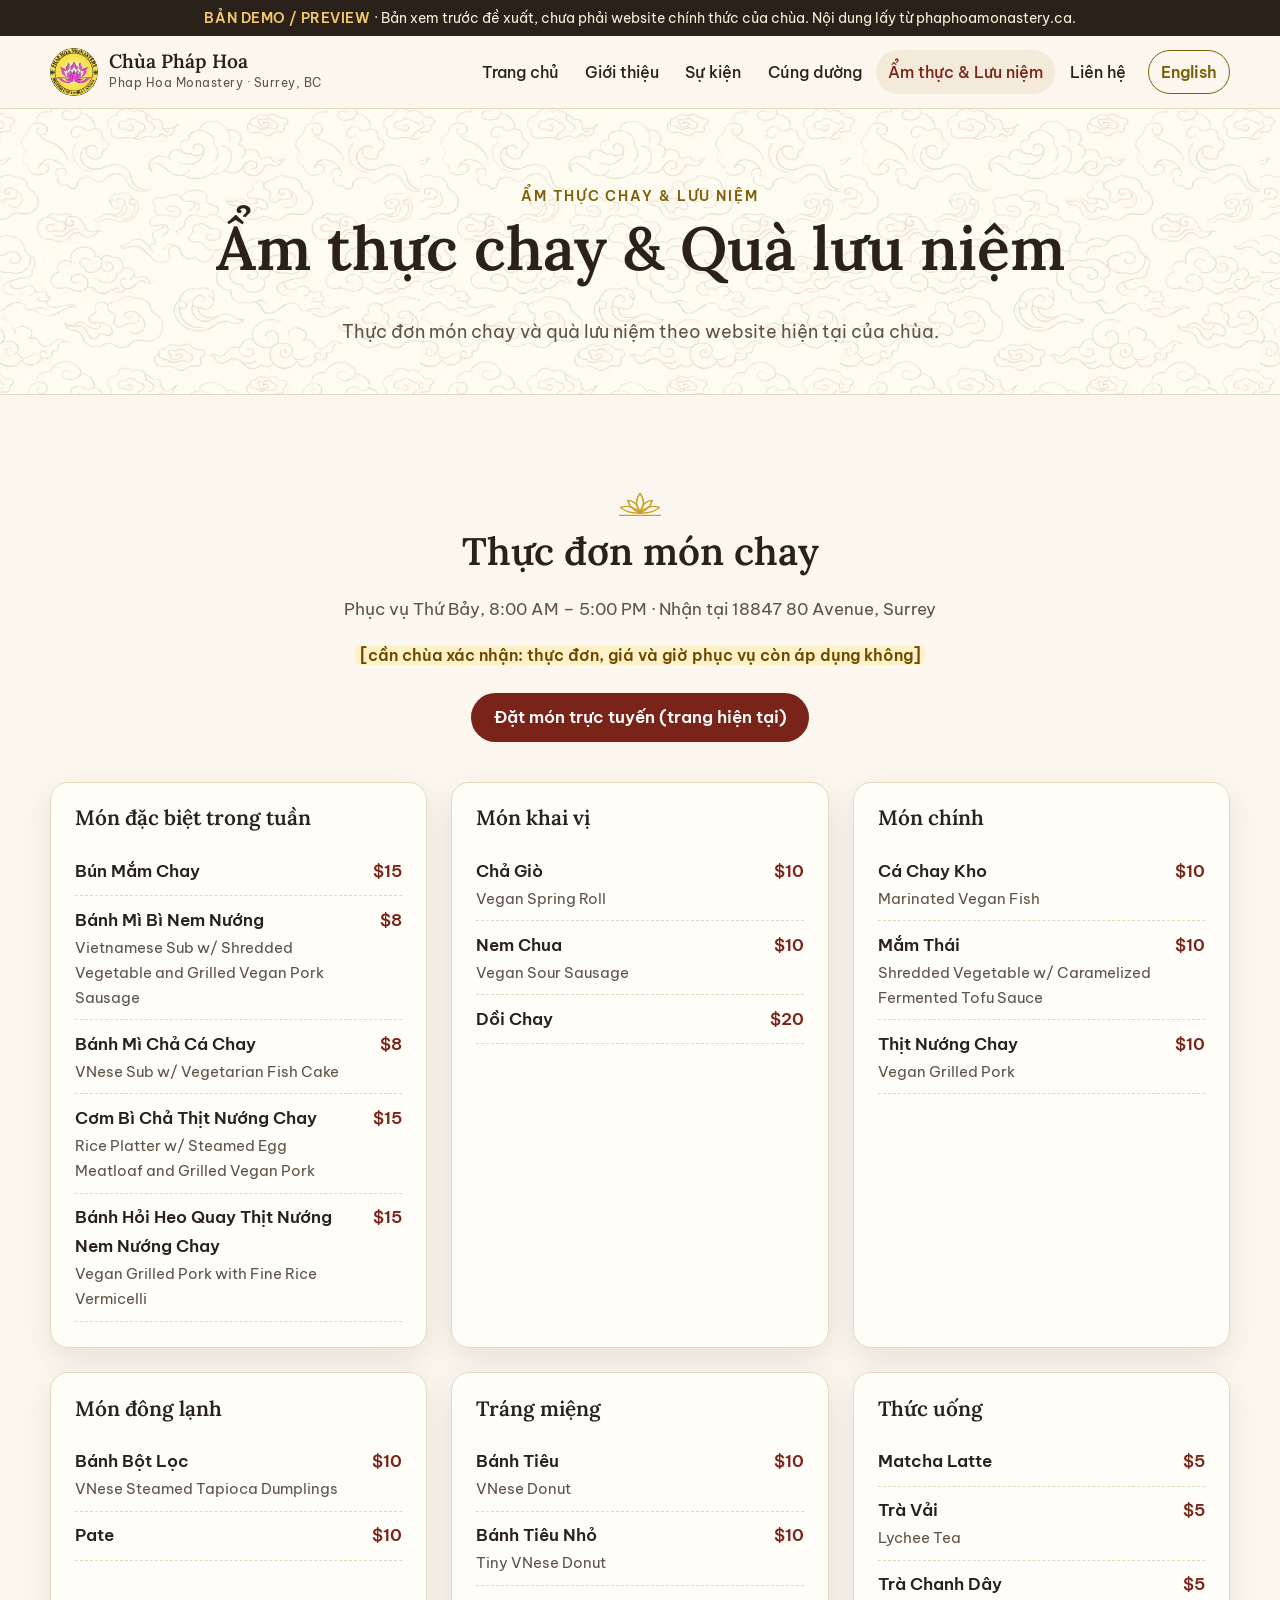
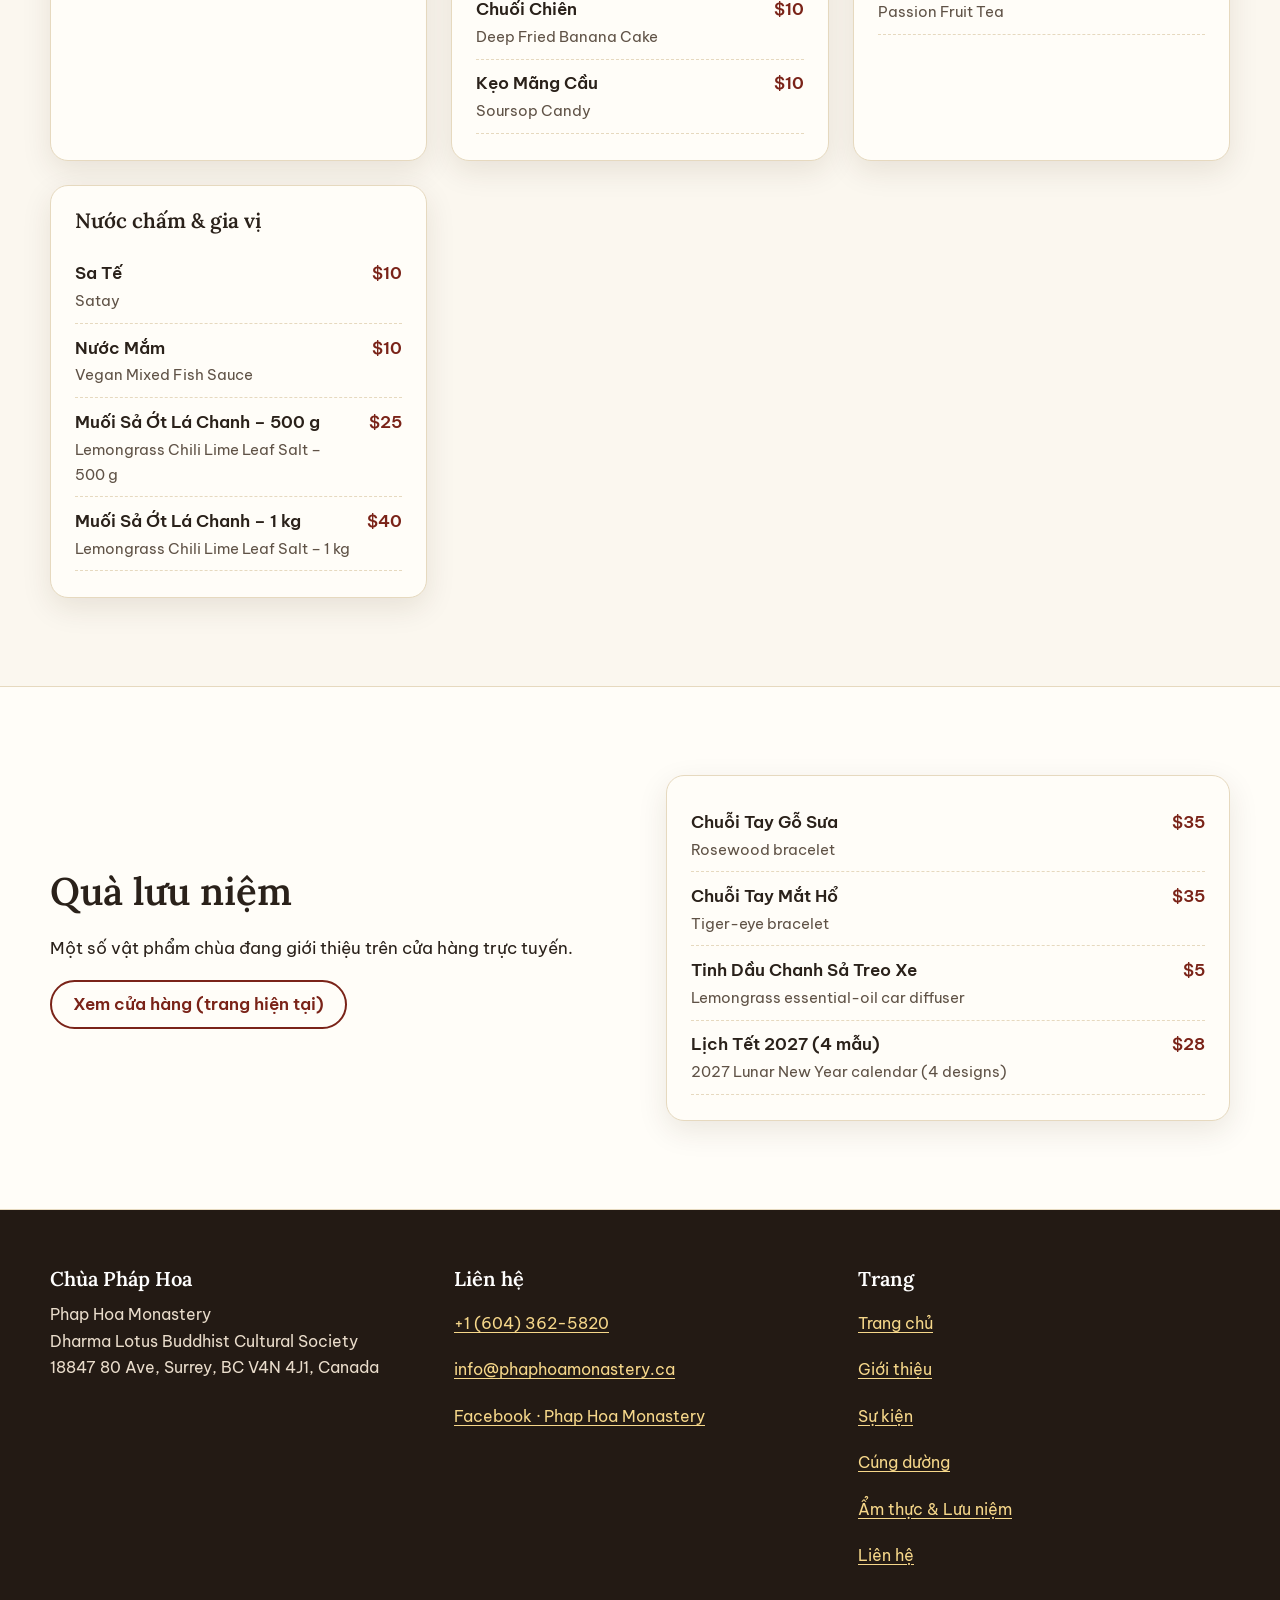
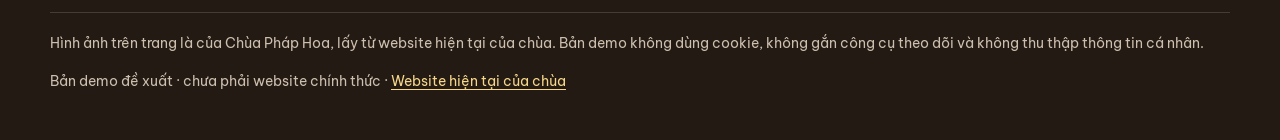
==== am-thuc-luu-niem/index.html @ d254b041 "Demo Chùa Pháp Hoa 2026-10-08 11:16 PDT" ====
<!doctype html>
<html lang="vi" class="no-js">
<head>
<meta charset="utf-8">
<meta name="viewport" content="width=device-width, initial-scale=1">
<meta name="robots" content="noindex, nofollow, noarchive">
<title>Ẩm thực &amp; Lưu niệm · Chùa Pháp Hoa (demo)</title>
<meta name="description" content="Thực đơn món chay và quà lưu niệm của Chùa Pháp Hoa, Surrey, BC.">
<meta property="og:type" content="website">
<meta property="og:title" content="Ẩm thực &amp; Lưu niệm · Chùa Pháp Hoa (demo)">
<meta property="og:description" content="Thực đơn món chay và quà lưu niệm của Chùa Pháp Hoa, Surrey, BC.">
<meta property="og:image" content="https://bepnhobencha-rgb.github.io/phap-hoa-demo/assets/img/og-image.jpg">
<meta property="og:image:width" content="1200"><meta property="og:image:height" content="630">
<meta property="og:locale" content="vi_VN">
<link rel="canonical" href="https://bepnhobencha-rgb.github.io/phap-hoa-demo/am-thuc-luu-niem/">
<link rel="alternate" hreflang="vi" href="https://bepnhobencha-rgb.github.io/phap-hoa-demo/am-thuc-luu-niem/">
<link rel="alternate" hreflang="en" href="https://bepnhobencha-rgb.github.io/phap-hoa-demo/en/food-souvenirs/">
<meta property="og:url" content="https://bepnhobencha-rgb.github.io/phap-hoa-demo/am-thuc-luu-niem/">
<meta name="theme-color" content="#7a2318">
<link rel="icon" href="../assets/img/favicon-32.png" sizes="32x32">
<link rel="apple-touch-icon" href="../assets/img/apple-touch-icon.png">
<link rel="preload" href="../assets/fonts/BeVietnamPro-400-vietnamese.woff2" as="font" type="font/woff2" crossorigin>
<link rel="preload" href="../assets/fonts/Lora-500-vietnamese.woff2" as="font" type="font/woff2" crossorigin>
<link rel="preload" href="../assets/img/van-may-600.webp" as="image">
<link rel="stylesheet" href="../assets/fonts/fonts.css">
<link rel="stylesheet" href="../assets/css/style.css">
<script src="../assets/js/main.js" defer></script>
</head>
<body>
<a class="skip" href="#main">Bỏ qua, đến nội dung chính</a>
<div class="demo-bar" role="note"><strong>BẢN DEMO / PREVIEW</strong> · Bản xem trước đề xuất, chưa phải website chính thức của chùa. Nội dung lấy từ phaphoamonastery.ca.</div>
<header class="site-header">
 <div class="wrap head-in">
  <a class="brand" href="../">
   <img src="../assets/img/logo-160.webp" width="48" height="48" alt="">
   <span><span class="brand-name">Chùa Pháp Hoa</span><span class="brand-sub">Phap Hoa Monastery · Surrey, BC</span></span>
  </a>
  <button class="menu-btn" type="button" aria-expanded="false" aria-controls="site-nav"><svg width="22" height="22" viewBox="0 0 24 24" fill="none" stroke="currentColor" stroke-width="2" aria-hidden="true"><path d="M4 7h16M4 12h16M4 17h16"/></svg><span>Menu</span></button>
  <nav id="site-nav" class="nav" aria-label="Điều hướng chính">
   <ul><li><a href="../">Trang chủ</a></li><li><a href="../gioi-thieu/">Giới thiệu</a></li><li><a href="../su-kien/">Sự kiện</a></li><li><a href="../cung-duong/">Cúng dường</a></li><li><a href="../am-thuc-luu-niem/" aria-current="page">Ẩm thực & Lưu niệm</a></li><li><a href="../lien-he/">Liên hệ</a></li></ul>
   <a class="lang" href="../en/food-souvenirs/" hreflang="en" lang="en">English</a>
  </nav>
 </div>
</header>
<main id="main">
<div class="page-head"><div class="wrap"><span class="eyebrow">Ẩm thực chay &amp; Lưu niệm</span><h1>Ẩm thực chay &amp; Quà lưu niệm</h1>
<p>Thực đơn món chay và quà lưu niệm theo website hiện tại của chùa.</p></div></div>
<section aria-labelledby="menu">
 <div class="wrap">
  <div class="sec-title"><svg class="lotus" viewBox="0 0 64 32" fill="none" stroke="currentColor" stroke-width="1.6" aria-hidden="true"><path d="M32 4c5 6 5 14 0 22-5-8-5-16 0-22z"/><path d="M32 26c-6-2-12-7-14-14 7 0 12 5 14 14zM32 26c6-2 12-7 14-14-7 0-12 5-14 14z"/><path d="M32 26c-8 1-16-1-22-6 8-3 16 0 22 6zM32 26c8 1 16-1 22-6-8-3-16 0-22 6z"/><path d="M8 29h48"/></svg><h2 id="menu">Thực đơn món chay</h2>
   <p>Phục vụ Thứ Bảy, 8:00 AM – 5:00 PM · Nhận tại 18847 80 Avenue, Surrey</p>
   <p><span class="ph">[cần chùa xác nhận: thực đơn, giá và giờ phục vụ còn áp dụng không]</span></p>
   <div class="btns" style="justify-content:center"><a href="https://www.phaphoamonastery.ca/vegetarianfood" class="btn btn-primary" target="_blank" rel="noopener noreferrer">Đặt món trực tuyến (trang hiện tại)<span class="visually-hidden"> (mở tab mới / opens in new tab)</span></a></div>
  </div>
  <div class="grid g3"><div class="card"><div class="card-body"><h3>Món đặc biệt trong tuần</h3><ul class="menu-list"><li><span><strong lang="vi">Bún Mắm Chay</strong></span><span class="p">$15</span></li><li><span><strong lang="vi">Bánh Mì Bì Nem Nướng</strong><span class=en lang=en>Vietnamese Sub w/ Shredded Vegetable and Grilled Vegan Pork Sausage</span></span><span class="p">$8</span></li><li><span><strong lang="vi">Bánh Mì Chả Cá Chay</strong><span class=en lang=en>VNese Sub w/ Vegetarian Fish Cake</span></span><span class="p">$8</span></li><li><span><strong lang="vi">Cơm Bì Chả Thịt Nướng Chay</strong><span class=en lang=en>Rice Platter w/ Steamed Egg Meatloaf and Grilled Vegan Pork</span></span><span class="p">$15</span></li><li><span><strong lang="vi">Bánh Hỏi Heo Quay Thịt Nướng Nem Nướng Chay</strong><span class=en lang=en>Vegan Grilled Pork with Fine Rice Vermicelli</span></span><span class="p">$15</span></li></ul></div></div><div class="card"><div class="card-body"><h3>Món khai vị</h3><ul class="menu-list"><li><span><strong lang="vi">Chả Giò</strong><span class=en lang=en>Vegan Spring Roll</span></span><span class="p">$10</span></li><li><span><strong lang="vi">Nem Chua</strong><span class=en lang=en>Vegan Sour Sausage</span></span><span class="p">$10</span></li><li><span><strong lang="vi">Dồi Chay</strong></span><span class="p">$20</span></li></ul></div></div><div class="card"><div class="card-body"><h3>Món chính</h3><ul class="menu-list"><li><span><strong lang="vi">Cá Chay Kho</strong><span class=en lang=en>Marinated Vegan Fish</span></span><span class="p">$10</span></li><li><span><strong lang="vi">Mắm Thái</strong><span class=en lang=en>Shredded Vegetable w/ Caramelized Fermented Tofu Sauce</span></span><span class="p">$10</span></li><li><span><strong lang="vi">Thịt Nướng Chay</strong><span class=en lang=en>Vegan Grilled Pork</span></span><span class="p">$10</span></li></ul></div></div><div class="card"><div class="card-body"><h3>Món đông lạnh</h3><ul class="menu-list"><li><span><strong lang="vi">Bánh Bột Lọc</strong><span class=en lang=en>VNese Steamed Tapioca Dumplings</span></span><span class="p">$10</span></li><li><span><strong lang="vi">Pate</strong></span><span class="p">$10</span></li></ul></div></div><div class="card"><div class="card-body"><h3>Tráng miệng</h3><ul class="menu-list"><li><span><strong lang="vi">Bánh Tiêu</strong><span class=en lang=en>VNese Donut</span></span><span class="p">$10</span></li><li><span><strong lang="vi">Bánh Tiêu Nhỏ</strong><span class=en lang=en>Tiny VNese Donut</span></span><span class="p">$10</span></li><li><span><strong lang="vi">Chuối Chiên</strong><span class=en lang=en>Deep Fried Banana Cake</span></span><span class="p">$10</span></li><li><span><strong lang="vi">Kẹo Mãng Cầu</strong><span class=en lang=en>Soursop Candy</span></span><span class="p">$10</span></li></ul></div></div><div class="card"><div class="card-body"><h3>Thức uống</h3><ul class="menu-list"><li><span><strong lang="vi">Matcha Latte</strong></span><span class="p">$5</span></li><li><span><strong lang="vi">Trà Vải</strong><span class=en lang=en>Lychee Tea</span></span><span class="p">$5</span></li><li><span><strong lang="vi">Trà Chanh Dây</strong><span class=en lang=en>Passion Fruit Tea</span></span><span class="p">$5</span></li></ul></div></div><div class="card"><div class="card-body"><h3>Nước chấm & gia vị</h3><ul class="menu-list"><li><span><strong lang="vi">Sa Tế</strong><span class=en lang=en>Satay</span></span><span class="p">$10</span></li><li><span><strong lang="vi">Nước Mắm</strong><span class=en lang=en>Vegan Mixed Fish Sauce</span></span><span class="p">$10</span></li><li><span><strong lang="vi">Muối Sả Ớt Lá Chanh – 500 g</strong><span class=en lang=en>Lemongrass Chili Lime Leaf Salt – 500 g</span></span><span class="p">$25</span></li><li><span><strong lang="vi">Muối Sả Ớt Lá Chanh – 1 kg</strong><span class=en lang=en>Lemongrass Chili Lime Leaf Salt – 1 kg</span></span><span class="p">$40</span></li></ul></div></div></div>
 </div>
</section>
<section class="sec-alt" aria-labelledby="souv">
 <div class="wrap split">
  <div>
   <h2 id="souv">Quà lưu niệm</h2>
   <p>Một số vật phẩm chùa đang giới thiệu trên cửa hàng trực tuyến.</p>
   <a href="https://www.phaphoamonastery.ca/category/all-products" class="btn btn-ghost" target="_blank" rel="noopener noreferrer">Xem cửa hàng (trang hiện tại)<span class="visually-hidden"> (mở tab mới / opens in new tab)</span></a>
  </div>
  <div class="card"><div class="card-body"><ul class="menu-list"><li><span><strong lang="vi">Chuỗi Tay Gỗ Sưa</strong><span class="en" lang="en">Rosewood bracelet</span></span><span class="p">$35</span></li><li><span><strong lang="vi">Chuỗi Tay Mắt Hổ</strong><span class="en" lang="en">Tiger-eye bracelet</span></span><span class="p">$35</span></li><li><span><strong lang="vi">Tinh Dầu Chanh Sả Treo Xe</strong><span class="en" lang="en">Lemongrass essential-oil car diffuser</span></span><span class="p">$5</span></li><li><span><strong lang="vi">Lịch Tết 2027 (4 mẫu)</strong><span class="en" lang="en">2027 Lunar New Year calendar (4 designs)</span></span><span class="p">$28</span></li></ul></div></div>
 </div>
</section>
</main>
<footer class="site-footer">
 <div class="wrap">
  <div class="foot-grid">
   <div>
    <h2>Chùa Pháp Hoa</h2>
    <p>Phap Hoa Monastery<br>Dharma Lotus Buddhist Cultural Society<br>18847 80 Ave, Surrey, BC V4N 4J1, Canada</p>
   </div>
   <div>
    <h2>Liên hệ</h2>
    <ul>
     <li><a href="tel:+16043625820">+1 (604) 362-5820</a></li>
     <li><a href="mailto:info@phaphoamonastery.ca">info@phaphoamonastery.ca</a></li>
     <li><a href="https://www.facebook.com/phaphoamonastery.ca" target="_blank" rel="noopener noreferrer">Facebook · Phap Hoa Monastery<span class="visually-hidden"> (mở tab mới / opens in new tab)</span></a></li>
    </ul>
   </div>
   <div>
    <h2>Trang</h2>
    <ul><li><a href="../">Trang chủ</a></li><li><a href="../gioi-thieu/">Giới thiệu</a></li><li><a href="../su-kien/">Sự kiện</a></li><li><a href="../cung-duong/">Cúng dường</a></li><li><a href="../am-thuc-luu-niem/">Ẩm thực & Lưu niệm</a></li><li><a href="../lien-he/">Liên hệ</a></li></ul>
   </div>
  </div>
  <div class="foot-bottom">
   <p>Hình ảnh trên trang là của Chùa Pháp Hoa, lấy từ website hiện tại của chùa. Bản demo không dùng cookie, không gắn công cụ theo dõi và không thu thập thông tin cá nhân.</p>
   <p>Bản demo đề xuất · chưa phải website chính thức · <a href="https://www.phaphoamonastery.ca/" target="_blank" rel="noopener noreferrer">Website hiện tại của chùa<span class="visually-hidden"> (mở tab mới / opens in new tab)</span></a></p>
  </div>
 </div>
</footer>
</body>
</html>
---- assets/fonts/fonts.css ----
@font-face {
  font-family: 'Be Vietnam Pro';
  font-style: normal;
  font-weight: 400;
  font-display: swap;
  src: url(./BeVietnamPro-400-vietnamese.woff2) format('woff2');
  unicode-range: U+0102-0103, U+0110-0111, U+0128-0129, U+0168-0169, U+01A0-01A1, U+01AF-01B0, U+0300-0301, U+0303-0304, U+0308-0309, U+0323, U+0329, U+1EA0-1EF9, U+20AB;
}
@font-face {
  font-family: 'Be Vietnam Pro';
  font-style: normal;
  font-weight: 400;
  font-display: swap;
  src: url(./BeVietnamPro-400-latin-ext.woff2) format('woff2');
  unicode-range: U+0100-02BA, U+02BD-02C5, U+02C7-02CC, U+02CE-02D7, U+02DD-02FF, U+0304, U+0308, U+0329, U+1D00-1DBF, U+1E00-1E9F, U+1EF2-1EFF, U+2020, U+20A0-20AB, U+20AD-20C4, U+2113, U+2C60-2C7F, U+A720-A7FF;
}
@font-face {
  font-family: 'Be Vietnam Pro';
  font-style: normal;
  font-weight: 400;
  font-display: swap;
  src: url(./BeVietnamPro-400-latin.woff2) format('woff2');
  unicode-range: U+0000-00FF, U+0131, U+0152-0153, U+02BB-02BC, U+02C6, U+02DA, U+02DC, U+0304, U+0308, U+0329, U+2000-206F, U+20AC, U+2122, U+2191, U+2193, U+2212, U+2215, U+FEFF, U+FFFD;
}
@font-face {
  font-family: 'Be Vietnam Pro';
  font-style: normal;
  font-weight: 500;
  font-display: swap;
  src: url(./BeVietnamPro-500-vietnamese.woff2) format('woff2');
  unicode-range: U+0102-0103, U+0110-0111, U+0128-0129, U+0168-0169, U+01A0-01A1, U+01AF-01B0, U+0300-0301, U+0303-0304, U+0308-0309, U+0323, U+0329, U+1EA0-1EF9, U+20AB;
}
@font-face {
  font-family: 'Be Vietnam Pro';
  font-style: normal;
  font-weight: 500;
  font-display: swap;
  src: url(./BeVietnamPro-500-latin-ext.woff2) format('woff2');
  unicode-range: U+0100-02BA, U+02BD-02C5, U+02C7-02CC, U+02CE-02D7, U+02DD-02FF, U+0304, U+0308, U+0329, U+1D00-1DBF, U+1E00-1E9F, U+1EF2-1EFF, U+2020, U+20A0-20AB, U+20AD-20C4, U+2113, U+2C60-2C7F, U+A720-A7FF;
}
@font-face {
  font-family: 'Be Vietnam Pro';
  font-style: normal;
  font-weight: 500;
  font-display: swap;
  src: url(./BeVietnamPro-500-latin.woff2) format('woff2');
  unicode-range: U+0000-00FF, U+0131, U+0152-0153, U+02BB-02BC, U+02C6, U+02DA, U+02DC, U+0304, U+0308, U+0329, U+2000-206F, U+20AC, U+2122, U+2191, U+2193, U+2212, U+2215, U+FEFF, U+FFFD;
}
@font-face {
  font-family: 'Be Vietnam Pro';
  font-style: normal;
  font-weight: 600;
  font-display: swap;
  src: url(./BeVietnamPro-600-vietnamese.woff2) format('woff2');
  unicode-range: U+0102-0103, U+0110-0111, U+0128-0129, U+0168-0169, U+01A0-01A1, U+01AF-01B0, U+0300-0301, U+0303-0304, U+0308-0309, U+0323, U+0329, U+1EA0-1EF9, U+20AB;
}
@font-face {
  font-family: 'Be Vietnam Pro';
  font-style: normal;
  font-weight: 600;
  font-display: swap;
  src: url(./BeVietnamPro-600-latin-ext.woff2) format('woff2');
  unicode-range: U+0100-02BA, U+02BD-02C5, U+02C7-02CC, U+02CE-02D7, U+02DD-02FF, U+0304, U+0308, U+0329, U+1D00-1DBF, U+1E00-1E9F, U+1EF2-1EFF, U+2020, U+20A0-20AB, U+20AD-20C4, U+2113, U+2C60-2C7F, U+A720-A7FF;
}
@font-face {
  font-family: 'Be Vietnam Pro';
  font-style: normal;
  font-weight: 600;
  font-display: swap;
  src: url(./BeVietnamPro-600-latin.woff2) format('woff2');
  unicode-range: U+0000-00FF, U+0131, U+0152-0153, U+02BB-02BC, U+02C6, U+02DA, U+02DC, U+0304, U+0308, U+0329, U+2000-206F, U+20AC, U+2122, U+2191, U+2193, U+2212, U+2215, U+FEFF, U+FFFD;
}
@font-face {
  font-family: 'Lora';
  font-style: normal;
  font-weight: 500;
  font-display: swap;
  src: url(./Lora-500-vietnamese.woff2) format('woff2');
  unicode-range: U+0102-0103, U+0110-0111, U+0128-0129, U+0168-0169, U+01A0-01A1, U+01AF-01B0, U+0300-0301, U+0303-0304, U+0308-0309, U+0323, U+0329, U+1EA0-1EF9, U+20AB;
}
@font-face {
  font-family: 'Lora';
  font-style: normal;
  font-weight: 500;
  font-display: swap;
  src: url(./Lora-500-latin-ext.woff2) format('woff2');
  unicode-range: U+0100-02BA, U+02BD-02C5, U+02C7-02CC, U+02CE-02D7, U+02DD-02FF, U+0304, U+0308, U+0329, U+1D00-1DBF, U+1E00-1E9F, U+1EF2-1EFF, U+2020, U+20A0-20AB, U+20AD-20C4, U+2113, U+2C60-2C7F, U+A720-A7FF;
}
@font-face {
  font-family: 'Lora';
  font-style: normal;
  font-weight: 500;
  font-display: swap;
  src: url(./Lora-500-latin.woff2) format('woff2');
  unicode-range: U+0000-00FF, U+0131, U+0152-0153, U+02BB-02BC, U+02C6, U+02DA, U+02DC, U+0304, U+0308, U+0329, U+2000-206F, U+20AC, U+2122, U+2191, U+2193, U+2212, U+2215, U+FEFF, U+FFFD;
}
@font-face {
  font-family: 'Lora';
  font-style: normal;
  font-weight: 600;
  font-display: swap;
  src: url(./Lora-500-vietnamese.woff2) format('woff2');
  unicode-range: U+0102-0103, U+0110-0111, U+0128-0129, U+0168-0169, U+01A0-01A1, U+01AF-01B0, U+0300-0301, U+0303-0304, U+0308-0309, U+0323, U+0329, U+1EA0-1EF9, U+20AB;
}
@font-face {
  font-family: 'Lora';
  font-style: normal;
  font-weight: 600;
  font-display: swap;
  src: url(./Lora-500-latin-ext.woff2) format('woff2');
  unicode-range: U+0100-02BA, U+02BD-02C5, U+02C7-02CC, U+02CE-02D7, U+02DD-02FF, U+0304, U+0308, U+0329, U+1D00-1DBF, U+1E00-1E9F, U+1EF2-1EFF, U+2020, U+20A0-20AB, U+20AD-20C4, U+2113, U+2C60-2C7F, U+A720-A7FF;
}
@font-face {
  font-family: 'Lora';
  font-style: normal;
  font-weight: 600;
  font-display: swap;
  src: url(./Lora-500-latin.woff2) format('woff2');
  unicode-range: U+0000-00FF, U+0131, U+0152-0153, U+02BB-02BC, U+02C6, U+02DA, U+02DC, U+0304, U+0308, U+0329, U+2000-206F, U+20AC, U+2122, U+2191, U+2193, U+2212, U+2215, U+FEFF, U+FFFD;
}
---- assets/css/style.css ----
:root{
  --ivory:#fbf7ef; --paper:#fffdf8; --sand:#f3ead9; --line:#e6d9bf;
  --ink:#2a211a; --muted:#5f5246; --gold:#c9a227; --gold-d:#7d5f0a;
  --maroon:#7a2318; --maroon-d:#5c180f; --saffron:#d9822b; --green:#3f5b45;
  --radius:18px; --shadow:0 10px 30px rgba(60,40,10,.10);
  --serif:"Lora",Georgia,"Times New Roman",serif;
  --sans:"Be Vietnam Pro",system-ui,-apple-system,"Segoe UI",Roboto,Arial,sans-serif;
  --wrap:1180px;
}
*,*::before,*::after{box-sizing:border-box}
html{-webkit-text-size-adjust:100%;scroll-behavior:smooth}
@media (prefers-reduced-motion:reduce){html{scroll-behavior:auto}*{transition:none!important;animation:none!important}}
body{margin:0;font-family:var(--sans);font-size:1.0625rem;line-height:1.7;color:var(--ink);background:var(--ivory);overflow-x:hidden}
img{max-width:100%;height:auto;display:block}
a{color:var(--maroon);text-underline-offset:3px}
a:hover{color:var(--maroon-d)}
:focus-visible{outline:3px solid var(--saffron);outline-offset:3px;border-radius:6px}
h1,h2,h3{font-family:var(--serif);font-weight:600;line-height:1.25;color:var(--ink);margin:0 0 .5em}
h1{font-size:clamp(2.2rem,6vw,3.8rem)}
h2{font-size:clamp(1.7rem,3.6vw,2.4rem)}
h3{font-size:1.3rem}
p{margin:0 0 1em}
.wrap{width:min(100% - 2.5rem,var(--wrap));margin-inline:auto}
.skip{position:absolute;left:-999px;top:0;background:var(--maroon);color:#fff;padding:.75rem 1rem;z-index:100}
.skip:focus{left:1rem;top:1rem;color:#fff}
.visually-hidden{position:absolute!important;width:1px;height:1px;overflow:hidden;clip:rect(0 0 0 0);white-space:nowrap}

/* demo banner */
.demo-bar{background:#2a211a;color:#fbeedc;font-size:.875rem;line-height:1.45;text-align:center;padding:.5rem 1rem}
.demo-bar strong{color:#f3c96b;letter-spacing:.04em}

/* header */
.site-header{position:sticky;top:0;z-index:50;background:rgba(251,247,239,.96);backdrop-filter:saturate(1.2) blur(8px);-webkit-backdrop-filter:saturate(1.2) blur(8px);border-bottom:1px solid var(--line)}
.head-in{display:flex;align-items:center;justify-content:space-between;gap:1rem;min-height:72px}
.brand{display:flex;align-items:center;gap:.7rem;text-decoration:none;color:var(--ink);min-height:48px}
.brand img{width:48px;height:48px;border-radius:50%}
.brand-name{font-family:var(--serif);font-weight:600;font-size:1.2rem;line-height:1.1;display:block}
.brand-sub{font-size:.78rem;color:var(--muted);letter-spacing:.04em;display:block}
.nav{display:flex;align-items:center;gap:.25rem}
.nav ul{display:flex;list-style:none;margin:0;padding:0;gap:.15rem}
.nav a{display:flex;align-items:center;min-height:44px;padding:.4rem .75rem;border-radius:999px;text-decoration:none;color:var(--ink);font-weight:500;font-size:.98rem;white-space:nowrap}
.nav a:hover{background:var(--sand)}
.nav a[aria-current="page"]{color:var(--maroon);background:var(--sand)}
.lang{margin-left:.4rem;border:1.5px solid var(--gold-d)!important;color:var(--gold-d)!important;font-weight:600!important}
.lang:hover{background:var(--gold-d)!important;color:#fff!important}
.menu-btn{display:none;align-items:center;gap:.5rem;min-height:48px;min-width:48px;padding:.5rem .9rem;border:1.5px solid var(--line);background:var(--paper);border-radius:999px;font:inherit;font-weight:600;color:var(--ink);cursor:pointer}
.menu-btn svg{width:22px;height:22px}
@media (max-width:1020px){
  .menu-btn{display:inline-flex}
  .nav{position:absolute;left:0;right:0;top:100%;background:var(--ivory);border-bottom:1px solid var(--line);box-shadow:var(--shadow);flex-direction:column;align-items:stretch;padding:.5rem 1.25rem 1.25rem;display:none}
  .nav.open{display:flex}
  .nav ul{flex-direction:column}
  .nav a{font-size:1.08rem;padding:.6rem .9rem;border-radius:12px}
  .lang{margin:.5rem 0 0;justify-content:center}
  .no-js .nav{display:flex;position:static;box-shadow:none;border:0;padding:0 0 1rem}
}

/* hero */
.hero{position:relative;color:#fff;isolation:isolate;overflow:hidden}
.hero picture,.hero img.hero-img{position:absolute;inset:0;width:100%;height:100%}
.hero img.hero-img{object-fit:cover;object-position:50% 40%}
.hero::after{content:"";position:absolute;inset:0;background:linear-gradient(180deg,rgba(30,18,8,.25) 0%,rgba(30,18,8,.55) 55%,rgba(30,18,8,.82) 100%);z-index:0}
.hero-in{position:relative;z-index:1;padding:clamp(6rem,18vw,11rem) 0 clamp(3rem,8vw,5rem)}
.eyebrow{display:inline-block;font-size:.85rem;letter-spacing:.14em;text-transform:uppercase;font-weight:600;color:var(--gold-d)}
.hero .eyebrow{color:#f6d78a}
.hero h1{color:#fff;margin:.3rem 0 .4rem;text-shadow:0 2px 18px rgba(0,0,0,.35)}
.hero .sub{font-family:var(--serif);font-size:clamp(1.1rem,2.6vw,1.45rem);color:#f8ecd8;margin-bottom:1rem}
.hero p.lead{max-width:40rem;font-size:1.12rem;color:#fff}
.btns{display:flex;flex-wrap:wrap;gap:.75rem;margin-top:1.5rem}
.btn{display:inline-flex;align-items:center;justify-content:center;gap:.5rem;min-height:48px;padding:.75rem 1.3rem;border-radius:999px;font-weight:600;text-decoration:none;border:2px solid transparent;line-height:1.2;text-align:center}
.btn-primary{background:var(--maroon);color:#fff}
.btn-primary:hover{background:var(--maroon-d);color:#fff}
.btn-light{background:#fff;color:var(--maroon)}
.btn-light:hover{background:var(--sand);color:var(--maroon-d)}
.btn-ghost{border-color:currentColor;color:var(--maroon);background:transparent}
.btn-ghost:hover{background:var(--maroon);color:#fff;border-color:var(--maroon)}
.hero .btn-ghost{color:#fff}
.hero .btn-ghost:hover{background:#fff;color:var(--maroon);border-color:#fff}

/* page header */
.page-head{background:var(--sand) url("../img/van-may-600.webp") repeat;background-size:420px;border-bottom:1px solid var(--line);padding:clamp(2.5rem,7vw,4.5rem) 0 clamp(2rem,5vw,3rem);text-align:center}
.page-head p{max-width:44rem;margin:0 auto;color:var(--muted);font-size:1.1rem}

/* sections */
section{padding:clamp(3rem,7vw,5.5rem) 0}
.sec-alt{background:var(--paper);border-block:1px solid var(--line)}
.sec-title{text-align:center;max-width:46rem;margin:0 auto 2.5rem}
.sec-title p{color:var(--muted)}
.lotus{display:block;width:56px;height:28px;margin:.4rem auto .6rem;color:var(--gold)}
.grid{display:grid;gap:1.5rem}
.g2{grid-template-columns:repeat(auto-fit,minmax(min(100%,420px),1fr))}
.g3{grid-template-columns:repeat(auto-fill,minmax(min(100%,300px),1fr))}
.split{display:grid;gap:clamp(1.5rem,4vw,3.5rem);align-items:center;grid-template-columns:1fr}
@media (min-width:900px){.split{grid-template-columns:1fr 1fr}.split.rev>:first-child{order:2}}
.card{background:var(--paper);border:1px solid var(--line);border-radius:var(--radius);box-shadow:var(--shadow);overflow:hidden;display:flex;flex-direction:column}
.card-body{padding:1.4rem 1.5rem 1.6rem;display:flex;flex-direction:column;gap:.35rem;flex:1}
.card-body .btn{margin-top:auto;align-self:flex-start}
.card-body p{margin:0 0 .6rem}
.card .thumb{aspect-ratio:16/10;background:#efe5d2;overflow:hidden}
.card .thumb img{width:100%;height:100%;object-fit:cover}
.card .thumb.poster img{object-fit:contain}
.meta{color:var(--muted);font-size:.95rem;display:flex;flex-direction:column;gap:.15rem;margin-bottom:.4rem}
.date-chip{display:inline-block;align-self:flex-start;background:var(--sand);color:var(--maroon);font-weight:600;font-size:.88rem;border-radius:999px;padding:.2rem .75rem}
.tag-up{background:var(--green);color:#fff}
.photo{border-radius:var(--radius);overflow:hidden;box-shadow:var(--shadow);background:#efe5d2}
.photo img{width:100%;height:100%;object-fit:cover}
figure{margin:0}
figcaption{font-size:.9rem;color:var(--muted);padding:.6rem .2rem 0}

/* schedule */
.sched{list-style:none;margin:0;padding:0;border-top:1px solid var(--line)}
.sched li{display:grid;grid-template-columns:7.2rem 1fr;gap:1rem;padding:.8rem 0;border-bottom:1px solid var(--line);align-items:baseline}
.sched .t{font-weight:600;color:var(--maroon);font-variant-numeric:tabular-nums}
.sched .en{display:block;color:var(--muted);font-size:.92rem}
.sunday{background:linear-gradient(135deg,#7a2318,#5c180f);color:#fdf3e4;border-radius:var(--radius);padding:clamp(1.5rem,4vw,2.5rem);box-shadow:var(--shadow)}
.sunday h2,.sunday h3{color:#fff}
.sunday .eyebrow{color:#f6d78a}
.sunday .sched{border-color:rgba(255,255,255,.25)}
.sunday .sched li{border-color:rgba(255,255,255,.25)}
.sunday .sched .t{color:#f6d78a}
.sunday a{color:#fff}
.sunday .btn-light{color:var(--maroon)}

/* info list */
.info{list-style:none;padding:0;margin:0;display:grid;gap:1rem}
.info li{display:flex;gap:.9rem;align-items:flex-start}
.info svg{flex:none;width:24px;height:24px;color:var(--maroon);margin-top:.2rem}
.info a{font-weight:600;word-break:break-word}
.info .lbl{display:block;font-size:.85rem;color:var(--muted);text-transform:uppercase;letter-spacing:.06em}

.note{background:#fff8e6;border:1px dashed #d9b44a;border-radius:12px;padding:.9rem 1.1rem;font-size:1rem;color:#5a4508}
.ph{background:#fff1c7;color:#6b4a00;border-radius:6px;padding:0 .3em;font-weight:600;font-size:.92em;white-space:normal}
.quote{font-family:var(--serif);font-size:1.15rem;font-style:italic;color:var(--muted);border-left:3px solid var(--gold);padding-left:1rem}

/* donate */
.give{display:grid;gap:1.25rem;grid-template-columns:repeat(auto-fit,minmax(min(100%,260px),1fr))}
.give .card-body h3{display:flex;align-items:center;gap:.6rem}
.give svg{width:26px;height:26px;color:var(--maroon)}
.project{display:grid;gap:1.5rem;grid-template-columns:1fr}
.goal{font-weight:600;color:var(--maroon)}
.legend{columns:2 15rem;padding-left:1.2rem;margin:1rem 0 0}
.legend li{break-inside:avoid;margin-bottom:.3rem}

/* calendar */
details.cal{background:var(--paper);border:1px solid var(--line);border-radius:var(--radius);box-shadow:var(--shadow)}
details.cal>summary{cursor:pointer;list-style:none;padding:1.1rem 1.4rem;font-weight:600;font-size:1.1rem;display:flex;justify-content:space-between;align-items:center;gap:1rem;min-height:56px}
details.cal>summary::-webkit-details-marker{display:none}
details.cal>summary::after{content:"+";font-size:1.6rem;color:var(--maroon);line-height:1}
details.cal[open]>summary::after{content:"–"}
.cal-body{padding:0 1.4rem 1.4rem}
.cal-month{margin-top:1.2rem}
.cal-month h3{font-size:1.05rem;color:var(--maroon);font-family:var(--sans);text-transform:uppercase;letter-spacing:.08em;margin-bottom:.3rem}
.cal-month ul{list-style:none;margin:0;padding:0}
.cal-month li{display:grid;grid-template-columns:9.5rem 1fr;gap:.8rem;padding:.45rem 0;border-bottom:1px dashed var(--line)}
.cal-month .d{font-weight:600;color:var(--muted);font-variant-numeric:tabular-nums}
@media (max-width:520px){.cal-month li{grid-template-columns:1fr;gap:.1rem}.sched li{grid-template-columns:6.3rem 1fr;gap:.6rem}}

/* menu */
.menu-list{list-style:none;margin:0;padding:0}
.menu-list li{display:flex;justify-content:space-between;gap:1rem;padding:.6rem 0;border-bottom:1px dashed var(--line)}
.menu-list .en{display:block;color:var(--muted);font-size:.92rem}
.menu-list .p{font-weight:600;color:var(--maroon);white-space:nowrap}

/* map */
.map{border-radius:var(--radius);overflow:hidden;border:1px solid var(--line);background:var(--sand);min-height:320px;display:flex;align-items:center;justify-content:center;text-align:center;padding:1.5rem}
.map iframe{width:100%;height:100%;border:0}
.map.loaded{padding:0;aspect-ratio:4/3;min-height:0}

/* footer */
.site-footer{background:#231a14;color:#e9dccb;padding:3.5rem 0 2rem;font-size:.97rem}
.site-footer a{color:#f6d78a}
.site-footer h2{color:#fff;font-size:1.25rem}
.foot-grid{display:grid;gap:2rem;grid-template-columns:repeat(auto-fit,minmax(min(100%,230px),1fr))}
.site-footer ul{list-style:none;margin:0;padding:0}
.site-footer li{margin:.15rem 0}
.site-footer li a{display:inline-flex;align-items:center;min-height:44px}
.foot-bottom{border-top:1px solid rgba(255,255,255,.15);margin-top:2rem;padding-top:1.2rem;font-size:.88rem;color:#cdbfae}

.small-note{display:block;font-size:1rem;color:var(--muted);margin:.6rem 0 0;line-height:1.5}
.sunday .small-note{color:#f3dcc6}
.card-body .btn+.small-note{margin-top:.6rem}
[id]{scroll-margin-top:96px}
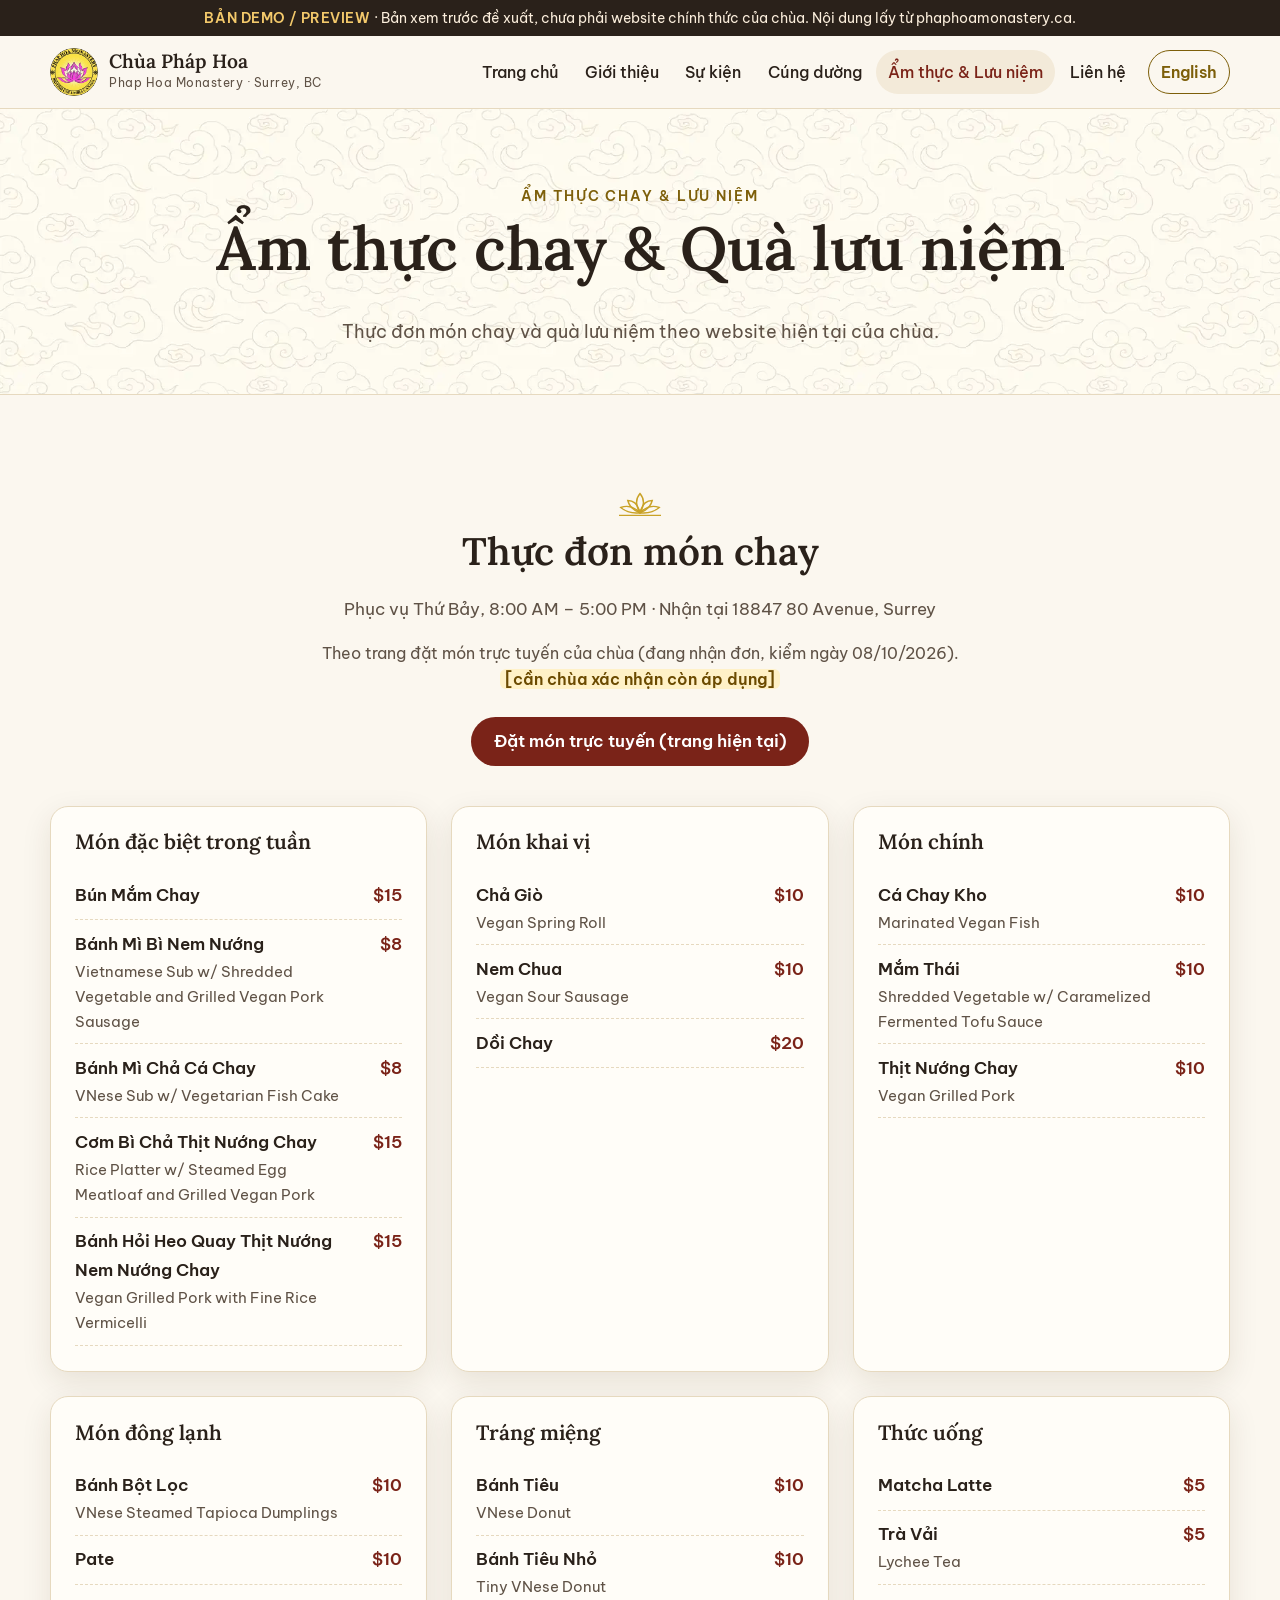
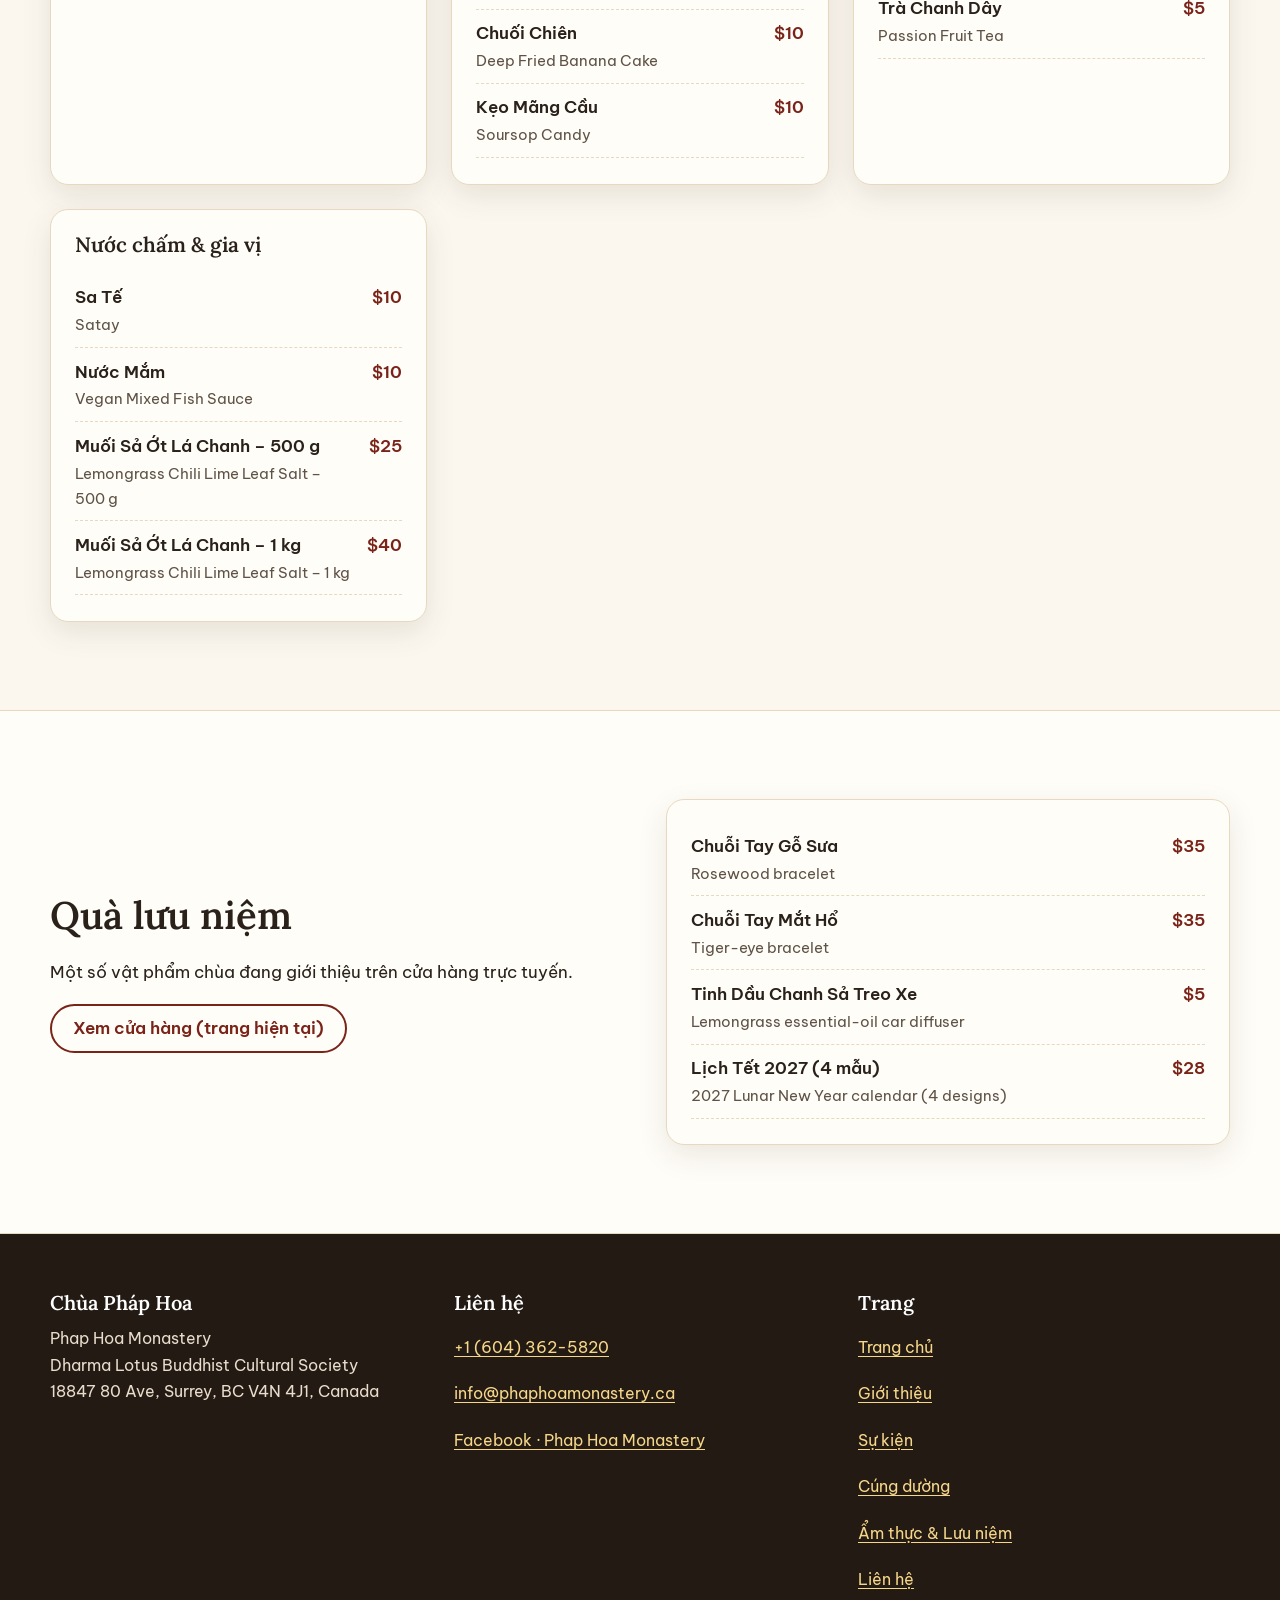
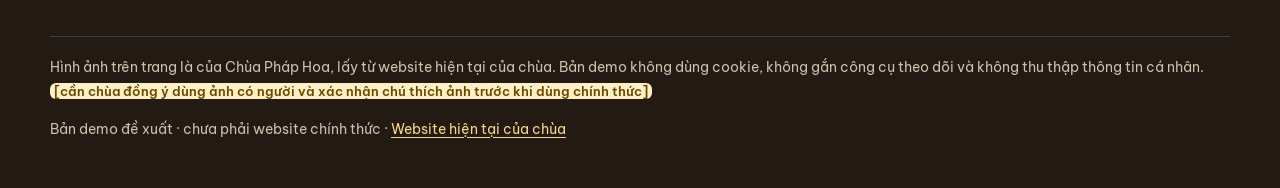
==== commit 42bf27e3: "Demo Chùa Pháp Hoa 2026-10-08 11:51 PDT" ====
--- a/am-thuc-luu-niem/index.html
+++ b/am-thuc-luu-niem/index.html
@@ -3,6 +3,7 @@
 <head>
 <meta charset="utf-8">
 <meta name="viewport" content="width=device-width, initial-scale=1">
+<script>document.documentElement.classList.remove("no-js")</script>
 <meta name="robots" content="noindex, nofollow, noarchive">
 <title>Ẩm thực &amp; Lưu niệm · Chùa Pháp Hoa (demo)</title>
 <meta name="description" content="Thực đơn món chay và quà lưu niệm của Chùa Pháp Hoa, Surrey, BC.">
@@ -49,7 +50,7 @@
  <div class="wrap">
   <div class="sec-title"><svg class="lotus" viewBox="0 0 64 32" fill="none" stroke="currentColor" stroke-width="1.6" aria-hidden="true"><path d="M32 4c5 6 5 14 0 22-5-8-5-16 0-22z"/><path d="M32 26c-6-2-12-7-14-14 7 0 12 5 14 14zM32 26c6-2 12-7 14-14-7 0-12 5-14 14z"/><path d="M32 26c-8 1-16-1-22-6 8-3 16 0 22 6zM32 26c8 1 16-1 22-6-8-3-16 0-22 6z"/><path d="M8 29h48"/></svg><h2 id="menu">Thực đơn món chay</h2>
    <p>Phục vụ Thứ Bảy, 8:00 AM – 5:00 PM · Nhận tại 18847 80 Avenue, Surrey</p>
-   <p><span class="ph">[cần chùa xác nhận: thực đơn, giá và giờ phục vụ còn áp dụng không]</span></p>
+   <p><span class="small-note">Theo trang đặt món trực tuyến của chùa (đang nhận đơn, kiểm ngày 08/10/2026).</span> <span class="ph">[cần chùa xác nhận còn áp dụng]</span></p>
    <div class="btns" style="justify-content:center"><a href="https://www.phaphoamonastery.ca/vegetarianfood" class="btn btn-primary" target="_blank" rel="noopener noreferrer">Đặt món trực tuyến (trang hiện tại)<span class="visually-hidden"> (mở tab mới / opens in new tab)</span></a></div>
   </div>
   <div class="grid g3"><div class="card"><div class="card-body"><h3>Món đặc biệt trong tuần</h3><ul class="menu-list"><li><span><strong lang="vi">Bún Mắm Chay</strong></span><span class="p">$15</span></li><li><span><strong lang="vi">Bánh Mì Bì Nem Nướng</strong><span class=en lang=en>Vietnamese Sub w/ Shredded Vegetable and Grilled Vegan Pork Sausage</span></span><span class="p">$8</span></li><li><span><strong lang="vi">Bánh Mì Chả Cá Chay</strong><span class=en lang=en>VNese Sub w/ Vegetarian Fish Cake</span></span><span class="p">$8</span></li><li><span><strong lang="vi">Cơm Bì Chả Thịt Nướng Chay</strong><span class=en lang=en>Rice Platter w/ Steamed Egg Meatloaf and Grilled Vegan Pork</span></span><span class="p">$15</span></li><li><span><strong lang="vi">Bánh Hỏi Heo Quay Thịt Nướng Nem Nướng Chay</strong><span class=en lang=en>Vegan Grilled Pork with Fine Rice Vermicelli</span></span><span class="p">$15</span></li></ul></div></div><div class="card"><div class="card-body"><h3>Món khai vị</h3><ul class="menu-list"><li><span><strong lang="vi">Chả Giò</strong><span class=en lang=en>Vegan Spring Roll</span></span><span class="p">$10</span></li><li><span><strong lang="vi">Nem Chua</strong><span class=en lang=en>Vegan Sour Sausage</span></span><span class="p">$10</span></li><li><span><strong lang="vi">Dồi Chay</strong></span><span class="p">$20</span></li></ul></div></div><div class="card"><div class="card-body"><h3>Món chính</h3><ul class="menu-list"><li><span><strong lang="vi">Cá Chay Kho</strong><span class=en lang=en>Marinated Vegan Fish</span></span><span class="p">$10</span></li><li><span><strong lang="vi">Mắm Thái</strong><span class=en lang=en>Shredded Vegetable w/ Caramelized Fermented Tofu Sauce</span></span><span class="p">$10</span></li><li><span><strong lang="vi">Thịt Nướng Chay</strong><span class=en lang=en>Vegan Grilled Pork</span></span><span class="p">$10</span></li></ul></div></div><div class="card"><div class="card-body"><h3>Món đông lạnh</h3><ul class="menu-list"><li><span><strong lang="vi">Bánh Bột Lọc</strong><span class=en lang=en>VNese Steamed Tapioca Dumplings</span></span><span class="p">$10</span></li><li><span><strong lang="vi">Pate</strong></span><span class="p">$10</span></li></ul></div></div><div class="card"><div class="card-body"><h3>Tráng miệng</h3><ul class="menu-list"><li><span><strong lang="vi">Bánh Tiêu</strong><span class=en lang=en>VNese Donut</span></span><span class="p">$10</span></li><li><span><strong lang="vi">Bánh Tiêu Nhỏ</strong><span class=en lang=en>Tiny VNese Donut</span></span><span class="p">$10</span></li><li><span><strong lang="vi">Chuối Chiên</strong><span class=en lang=en>Deep Fried Banana Cake</span></span><span class="p">$10</span></li><li><span><strong lang="vi">Kẹo Mãng Cầu</strong><span class=en lang=en>Soursop Candy</span></span><span class="p">$10</span></li></ul></div></div><div class="card"><div class="card-body"><h3>Thức uống</h3><ul class="menu-list"><li><span><strong lang="vi">Matcha Latte</strong></span><span class="p">$5</span></li><li><span><strong lang="vi">Trà Vải</strong><span class=en lang=en>Lychee Tea</span></span><span class="p">$5</span></li><li><span><strong lang="vi">Trà Chanh Dây</strong><span class=en lang=en>Passion Fruit Tea</span></span><span class="p">$5</span></li></ul></div></div><div class="card"><div class="card-body"><h3>Nước chấm & gia vị</h3><ul class="menu-list"><li><span><strong lang="vi">Sa Tế</strong><span class=en lang=en>Satay</span></span><span class="p">$10</span></li><li><span><strong lang="vi">Nước Mắm</strong><span class=en lang=en>Vegan Mixed Fish Sauce</span></span><span class="p">$10</span></li><li><span><strong lang="vi">Muối Sả Ớt Lá Chanh – 500 g</strong><span class=en lang=en>Lemongrass Chili Lime Leaf Salt – 500 g</span></span><span class="p">$25</span></li><li><span><strong lang="vi">Muối Sả Ớt Lá Chanh – 1 kg</strong><span class=en lang=en>Lemongrass Chili Lime Leaf Salt – 1 kg</span></span><span class="p">$40</span></li></ul></div></div></div>
@@ -87,7 +88,7 @@
    </div>
   </div>
   <div class="foot-bottom">
-   <p>Hình ảnh trên trang là của Chùa Pháp Hoa, lấy từ website hiện tại của chùa. Bản demo không dùng cookie, không gắn công cụ theo dõi và không thu thập thông tin cá nhân.</p>
+   <p>Hình ảnh trên trang là của Chùa Pháp Hoa, lấy từ website hiện tại của chùa. Bản demo không dùng cookie, không gắn công cụ theo dõi và không thu thập thông tin cá nhân. <span class="ph">[cần chùa đồng ý dùng ảnh có người và xác nhận chú thích ảnh trước khi dùng chính thức]</span></p>
    <p>Bản demo đề xuất · chưa phải website chính thức · <a href="https://www.phaphoamonastery.ca/" target="_blank" rel="noopener noreferrer">Website hiện tại của chùa<span class="visually-hidden"> (mở tab mới / opens in new tab)</span></a></p>
   </div>
  </div>
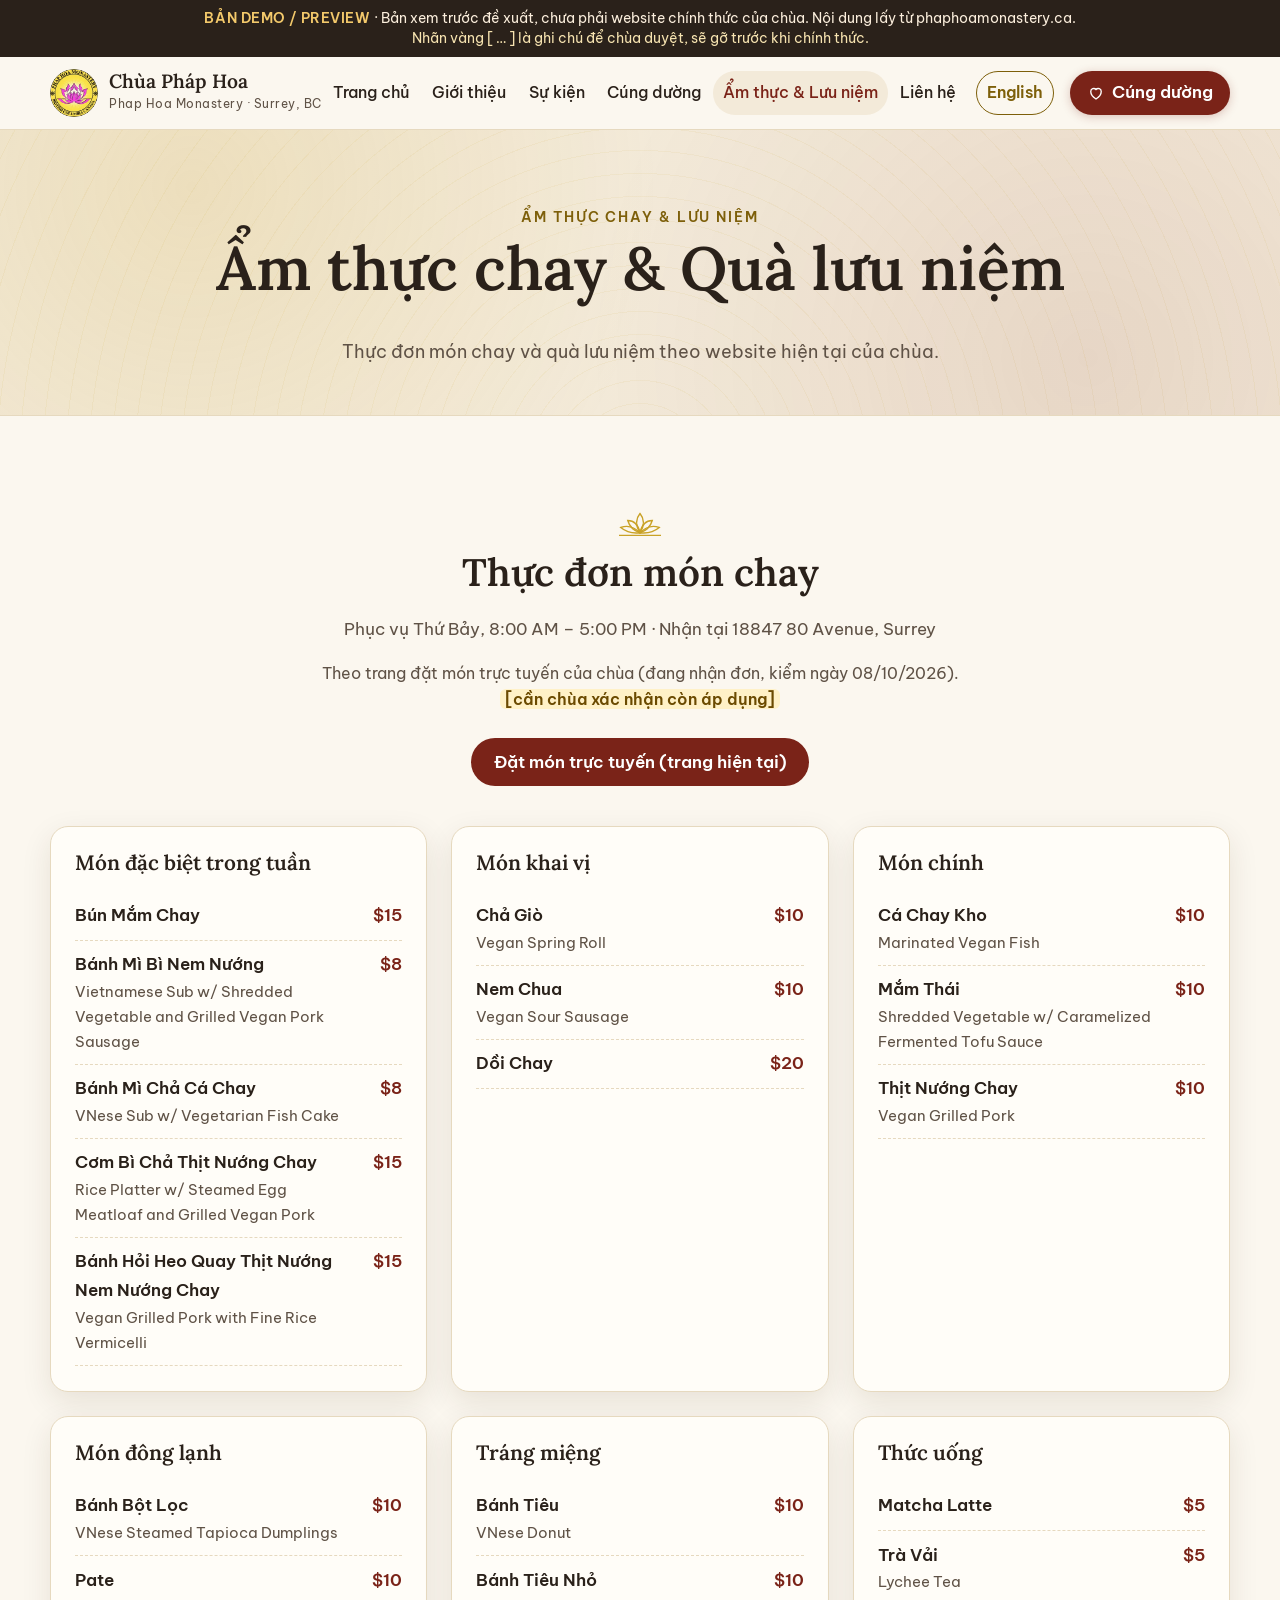
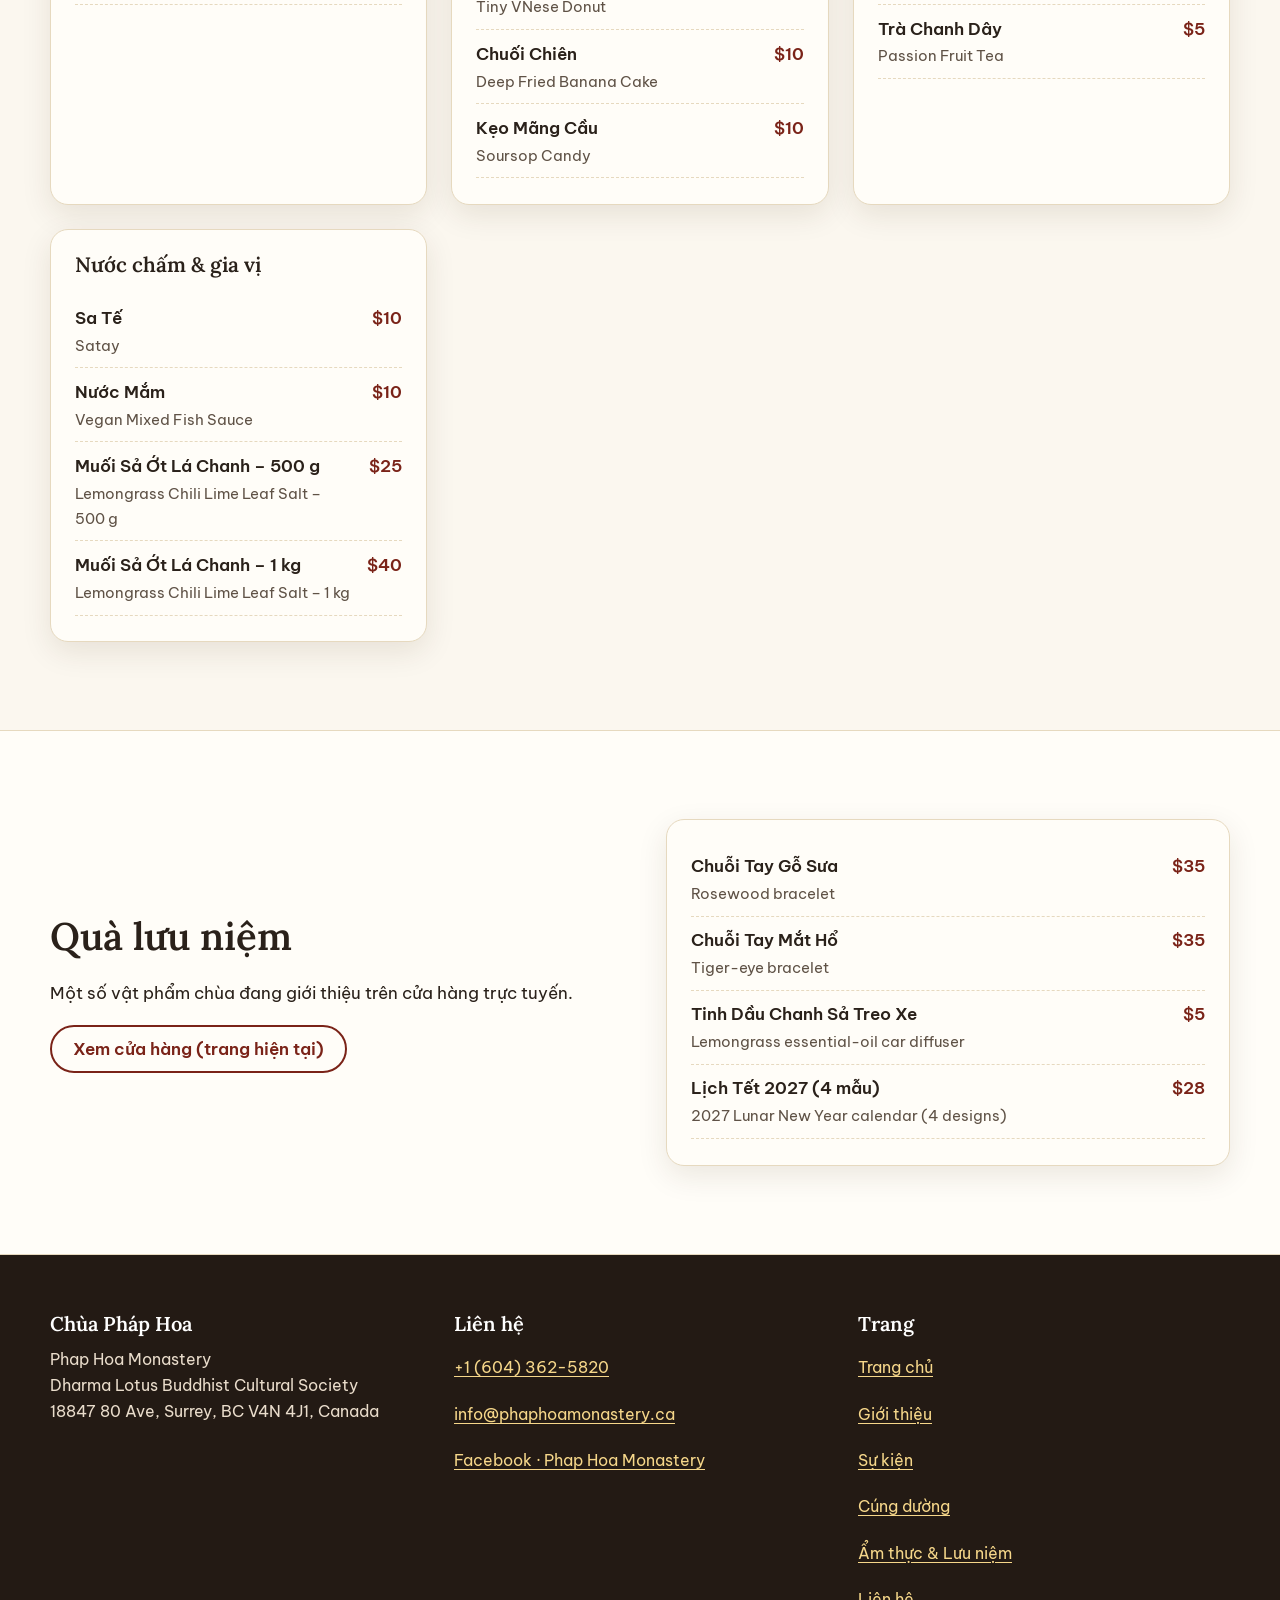
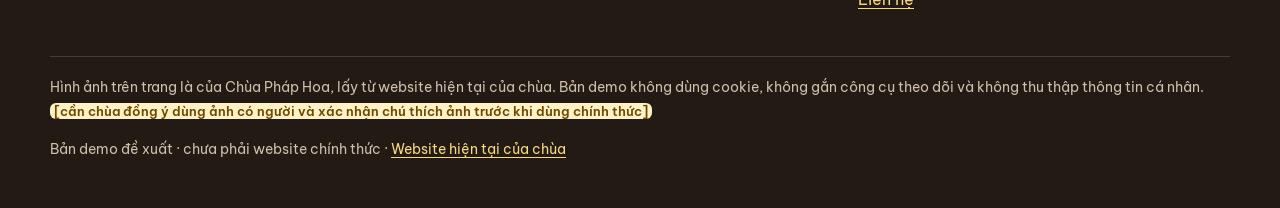
==== commit 1c3c1993: "Demo Chùa Pháp Hoa 2026-10-08 12:57 PDT" ====
--- a/am-thuc-luu-niem/index.html
+++ b/am-thuc-luu-niem/index.html
@@ -3,7 +3,7 @@
 <head>
 <meta charset="utf-8">
 <meta name="viewport" content="width=device-width, initial-scale=1">
-<script>document.documentElement.classList.remove("no-js")</script>
+<script>document.documentElement.className="js"</script>
 <meta name="robots" content="noindex, nofollow, noarchive">
 <title>Ẩm thực &amp; Lưu niệm · Chùa Pháp Hoa (demo)</title>
 <meta name="description" content="Thực đơn món chay và quà lưu niệm của Chùa Pháp Hoa, Surrey, BC.">
@@ -22,23 +22,26 @@
 <link rel="apple-touch-icon" href="../assets/img/apple-touch-icon.png">
 <link rel="preload" href="../assets/fonts/BeVietnamPro-400-vietnamese.woff2" as="font" type="font/woff2" crossorigin>
 <link rel="preload" href="../assets/fonts/Lora-500-vietnamese.woff2" as="font" type="font/woff2" crossorigin>
-<link rel="preload" href="../assets/img/van-may-600.webp" as="image">
+<link rel="preload" href="../assets/fonts/Lora-500-latin.woff2" as="font" type="font/woff2" crossorigin>
 <link rel="stylesheet" href="../assets/fonts/fonts.css">
 <link rel="stylesheet" href="../assets/css/style.css">
 <script src="../assets/js/main.js" defer></script>
 </head>
 <body>
 <a class="skip" href="#main">Bỏ qua, đến nội dung chính</a>
-<div class="demo-bar" role="note"><strong>BẢN DEMO / PREVIEW</strong> · Bản xem trước đề xuất, chưa phải website chính thức của chùa. Nội dung lấy từ phaphoamonastery.ca.</div>
+<div class="demo-bar" role="note"><strong>BẢN DEMO / PREVIEW</strong> · Bản xem trước đề xuất, chưa phải website chính thức của chùa. Nội dung lấy từ phaphoamonastery.ca. <span class="demo-ph">Nhãn vàng [ … ] là ghi chú để chùa duyệt, sẽ gỡ trước khi chính thức.</span></div>
 <header class="site-header">
  <div class="wrap head-in">
   <a class="brand" href="../">
    <img src="../assets/img/logo-160.webp" width="48" height="48" alt="">
    <span><span class="brand-name">Chùa Pháp Hoa</span><span class="brand-sub">Phap Hoa Monastery · Surrey, BC</span></span>
   </a>
-  <button class="menu-btn" type="button" aria-expanded="false" aria-controls="site-nav"><svg width="22" height="22" viewBox="0 0 24 24" fill="none" stroke="currentColor" stroke-width="2" aria-hidden="true"><path d="M4 7h16M4 12h16M4 17h16"/></svg><span>Menu</span></button>
+  <div class="head-act">
+   <a class="give-btn" href="../cung-duong/"><svg viewBox="0 0 24 24" fill="none" stroke="currentColor" stroke-width="1.8" aria-hidden="true"><path d="M12 20s-7-4.4-7-10a4 4 0 0 1 7-2.6A4 4 0 0 1 19 10c0 5.6-7 10-7 10z"/></svg><span>Cúng dường</span></a>
+   <button class="menu-btn" type="button" aria-expanded="false" aria-controls="site-nav"><svg width="22" height="22" viewBox="0 0 24 24" fill="none" stroke="currentColor" stroke-width="2" aria-hidden="true"><path d="M4 7h16M4 12h16M4 17h16"/></svg><span>Menu</span></button>
+  </div>
   <nav id="site-nav" class="nav" aria-label="Điều hướng chính">
-   <ul><li><a href="../">Trang chủ</a></li><li><a href="../gioi-thieu/">Giới thiệu</a></li><li><a href="../su-kien/">Sự kiện</a></li><li><a href="../cung-duong/">Cúng dường</a></li><li><a href="../am-thuc-luu-niem/" aria-current="page">Ẩm thực & Lưu niệm</a></li><li><a href="../lien-he/">Liên hệ</a></li></ul>
+   <ul><li><a href="../">Trang chủ</a></li><li><a href="../gioi-thieu/">Giới thiệu</a></li><li><a href="../su-kien/">Sự kiện</a></li><li class=nav-donate><a href="../cung-duong/">Cúng dường</a></li><li><a href="../am-thuc-luu-niem/" aria-current="page">Ẩm thực & Lưu niệm</a></li><li><a href="../lien-he/">Liên hệ</a></li></ul>
    <a class="lang" href="../en/food-souvenirs/" hreflang="en" lang="en">English</a>
   </nav>
  </div>
@@ -67,6 +70,11 @@
  </div>
 </section>
 </main>
+<div class="give-bar" aria-label="Cúng dường" role="region">
+ <a class="btn btn-gold" href="../cung-duong/#hang-thang">Hộ trì hằng tháng</a>
+ <a class="btn btn-light" href="../cung-duong/">Cúng dường</a>
+ <button type="button" class="give-bar-x" aria-label="Đóng thanh cúng dường">×</button>
+</div>
 <footer class="site-footer">
  <div class="wrap">
   <div class="foot-grid">
--- a/assets/css/style.css
+++ b/assets/css/style.css
@@ -45,7 +45,7 @@
 .lang:hover{background:var(--gold-d)!important;color:#fff!important}
 .menu-btn{display:none;align-items:center;gap:.5rem;min-height:48px;min-width:48px;padding:.5rem .9rem;border:1.5px solid var(--line);background:var(--paper);border-radius:999px;font:inherit;font-weight:600;color:var(--ink);cursor:pointer}
 .menu-btn svg{width:22px;height:22px}
-@media (max-width:1020px){
+@media (max-width:1200px){
   .menu-btn{display:inline-flex}
   .nav{position:absolute;left:0;right:0;top:100%;background:var(--ivory);border-bottom:1px solid var(--line);box-shadow:var(--shadow);flex-direction:column;align-items:stretch;padding:.5rem 1.25rem 1.25rem;display:none}
   .nav.open{display:flex}
@@ -180,3 +180,167 @@
 .sunday .small-note{color:#f3dcc6}
 .card-body .btn+.small-note{margin-top:.6rem}
 [id]{scroll-margin-top:96px}
+
+/* ===== nâng cấp cúng dường (08/10/2026) ===== */
+.give-btn{display:inline-flex;align-items:center;gap:.45rem;min-height:44px;padding:.4rem 1.05rem;border-radius:999px;background:var(--maroon);color:#fff!important;font-weight:600;text-decoration:none;white-space:nowrap;box-shadow:0 2px 10px rgba(122,35,24,.25)}
+.give-btn svg{width:18px;height:18px}
+.give-btn:hover{background:var(--maroon-d);color:#fff}
+.give-btn[aria-current="page"]{outline:2px solid var(--gold);outline-offset:2px}
+.head-act{display:flex;align-items:center;gap:.6rem}
+@media (max-width:1200px){.nav-donate{display:none}}
+.btn-gold{background:linear-gradient(180deg,#e8c766,#c9a227);color:#3a2a04!important;border-color:transparent}
+.btn-gold:hover{background:linear-gradient(180deg,#f0d88a,#d4ae3a);color:#3a2a04}
+.btn-ghost-light{border:2px solid rgba(255,255,255,.75);color:#fff;background:transparent}
+.btn-ghost-light:hover{background:#fff;color:var(--maroon);border-color:#fff}
+
+/* hero: chữ lớn hơn, chuyển động rất chậm */
+.hero h1{font-size:clamp(2.6rem,7vw,4.6rem);letter-spacing:-.01em}
+.hero img.hero-img{transform:scale(1.06);transform-origin:50% 45%}
+@media (prefers-reduced-motion:no-preference){
+ .hero img.hero-img{animation:drift 28s ease-in-out infinite alternate}
+}
+@keyframes drift{to{transform:scale(1.12) translate3d(0,-1.5%,0)}}
+
+/* khối cảm xúc trang chủ */
+.give-home{position:relative;background:#3a140f;color:#fdf3e4;padding:0;overflow:hidden}
+.give-home-in{display:grid;gap:clamp(1.5rem,4vw,3rem);align-items:center;padding:clamp(3rem,7vw,5.5rem) 0}
+@media (min-width:960px){.give-home-in{grid-template-columns:1.15fr .85fr}}
+.give-home h2{color:#fff;font-size:clamp(1.7rem,3.4vw,2.6rem)}
+.give-home p{color:#f6e6d4}
+.give-home .eyebrow{color:#f6d78a}
+.give-home .btn-ghost-light{color:#fff}
+.facts{list-style:none;display:grid;grid-template-columns:repeat(3,1fr);gap:.75rem;margin:1.2rem 0 0;padding:0}
+.facts li{background:rgba(255,255,255,.08);border:1px solid rgba(246,215,138,.3);border-radius:14px;padding:.8rem .9rem;text-align:center}
+.facts strong{display:block;font-family:var(--serif);font-size:1.25rem;color:#f6d78a}
+.facts span{font-size:.9rem;line-height:1.35}
+.give-home-photo{border-radius:var(--radius);overflow:hidden;box-shadow:0 20px 50px rgba(0,0,0,.35)}
+.give-home-photo img{width:100%;aspect-ratio:16/10;object-fit:cover}
+.give-home figcaption{color:#e9d3c0;font-size:.9rem;padding:.5rem .1rem 0}
+
+.trust{display:flex;gap:.75rem;align-items:flex-start;background:#fff;border:1px solid var(--line);border-radius:14px;padding:.85rem 1rem;margin-top:1.2rem;color:var(--ink)}
+.trust svg{flex:none;width:26px;height:26px;color:var(--green);margin-top:.1rem}
+.trust strong{display:block;font-size:1rem}
+.trust span{display:block;font-size:.9rem;color:var(--muted);line-height:1.4}
+.trust-sub{margin-top:.2rem}
+.trust-dark{background:rgba(255,255,255,.96)}
+
+/* đầu trang cúng dường */
+.give-head{position:relative;color:#fff;isolation:isolate;overflow:hidden;min-height:clamp(340px,48vw,520px);display:flex;align-items:flex-end}
+.give-head-img{position:absolute;inset:0;width:100%;height:100%;object-fit:cover;object-position:50% 30%;z-index:0}
+.give-head::after{content:"";position:absolute;inset:0;background:linear-gradient(180deg,rgba(30,14,8,.25),rgba(30,14,8,.82));z-index:0}
+.give-head-in{position:relative;z-index:1;padding:clamp(4rem,10vw,6.5rem) 0 clamp(2.5rem,6vw,4rem)}
+.give-head h1{color:#fff;text-shadow:0 2px 16px rgba(0,0,0,.35)}
+.give-head .eyebrow{color:#f6d78a}
+.give-head .lead{max-width:42rem;font-size:1.15rem;color:#fff}
+.give-head .btn-ghost-light{color:#fff}
+
+.ticks{padding-left:1.2rem;margin:0 0 1em}
+.ticks li{margin:.25rem 0}
+
+/* khối hằng tháng */
+.monthly{background:linear-gradient(180deg,#fffdf8,#f6efe0)}
+.monthly-grid{display:grid;gap:1.5rem;grid-template-columns:repeat(auto-fit,minmax(min(100%,440px),1fr))}
+.m-card{background:#fff;border:1px solid var(--line);border-radius:var(--radius);box-shadow:var(--shadow);padding:clamp(1.4rem,3vw,2.2rem)}
+.tiers{list-style:none;margin:1rem 0;padding:0;display:grid;grid-template-columns:repeat(auto-fit,minmax(110px,1fr));gap:.6rem}
+.tier{border:1px solid var(--line);border-radius:14px;padding:.75rem .6rem;text-align:center;background:var(--ivory)}
+.tier strong{display:block;font-family:var(--serif);font-size:1.35rem;color:var(--maroon)}
+.tier span{font-size:.85rem;color:var(--muted);line-height:1.3}
+.illus{display:flex;align-items:center;gap:1rem;background:var(--sand);border-radius:14px;padding:1rem 1.2rem;margin:.5rem 0}
+.illus-n{font-family:var(--serif);font-size:1.8rem;color:var(--maroon);white-space:nowrap}
+.needs{list-style:none;margin:.5rem 0 0;padding:0;display:grid;gap:.7rem}
+.needs li{display:flex;gap:.8rem;align-items:center;font-weight:600}
+.needs svg{flex:none;width:26px;height:26px;color:var(--maroon)}
+.fund-note{background:#fff8e6;border:1.5px solid #d9b44a;border-radius:14px;padding:1rem 1.2rem;margin:1.5rem 0}
+.fund-note p{display:flex;gap:.75rem;align-items:flex-start;margin:0}
+.fund-note svg{flex:none;width:24px;height:24px;color:#7d5f0a;margin-top:.15rem}
+.steps-title{margin:2rem 0 1rem;font-size:1.5rem}
+.steps{list-style:none;margin:0;padding:0;display:grid;gap:1.25rem}
+.step{position:relative;background:#fff;border:1px solid var(--line);border-radius:var(--radius);padding:1.4rem 1.5rem 1.5rem 4.5rem;box-shadow:var(--shadow)}
+.step-n{position:absolute;left:1.1rem;top:1.2rem;width:2.4rem;height:2.4rem;border-radius:50%;background:var(--maroon);color:#fff;display:flex;align-items:center;justify-content:center;font-family:var(--serif);font-size:1.2rem}
+.step h4{margin:0 0 .5rem;font-size:1.15rem;font-family:var(--serif)}
+.mini{margin:.2rem 0 .8rem;padding-left:1.2rem}
+.mini li{margin:.25rem 0}
+.et{letter-spacing:.01em;word-break:break-all}
+.copy-btn svg{width:18px;height:18px}
+.copy-btn.done{background:var(--green);color:#fff;border-color:var(--green)}
+.vol{font-family:var(--serif);font-style:italic;color:var(--muted);border-left:3px solid var(--gold);padding-left:1rem;margin-top:1.5rem}
+.legal p{margin:.6rem 0}
+.legal p:last-child{margin-bottom:0}
+
+/* tiến độ */
+.phase{display:inline-block;font-size:.82rem;letter-spacing:.08em;text-transform:uppercase;font-weight:600;color:var(--gold-d);margin-bottom:.2rem}
+.prog-box{margin:.6rem 0 .9rem}
+.prog-goal{display:flex;justify-content:space-between;gap:1rem;margin:0 0 .4rem;font-size:1rem}
+.prog-goal strong{color:var(--maroon);font-variant-numeric:tabular-nums}
+.prog-goal .pending{font-weight:600;font-style:italic}
+.prog{height:14px;border-radius:999px;background:repeating-linear-gradient(135deg,#f3ead9,#f3ead9 8px,#e9dcc4 8px,#e9dcc4 16px);border:1px solid var(--line);overflow:hidden}
+.prog span{display:block;height:100%;width:0}
+.prog-raised{margin:.4rem 0 0;font-size:.95rem;color:var(--muted)}
+
+/* hiện dần khi cuộn (nội dung vẫn hiện nếu không có JS) */
+@media (prefers-reduced-motion:no-preference){
+ html.js .reveal{opacity:0;transform:translateY(18px);animation:rise .6s ease forwards;animation-timeline:view();animation-range:entry 0% entry 30%}
+ @supports not (animation-timeline: view()){
+  html.js .reveal{opacity:1;transform:none;animation:none}
+ }
+}
+@keyframes rise{to{opacity:1;transform:none}}
+.card,.m-card{transition:transform .25s ease, box-shadow .25s ease}
+@media (hover:hover) and (prefers-reduced-motion:no-preference){
+ .card:hover,.m-card:hover{transform:translateY(-4px);box-shadow:0 16px 40px rgba(60,40,10,.16)}
+}
+
+/* thanh dính đáy, chỉ điện thoại, ẩn mặc định */
+.give-bar{display:none}
+@media (max-width:768px){
+ .give-bar{position:fixed;left:.75rem;right:.75rem;bottom:calc(.6rem + env(safe-area-inset-bottom));z-index:60;display:none;align-items:center;gap:.5rem;background:rgba(35,26,20,.96);border-radius:999px;padding:.4rem .4rem .4rem .6rem;box-shadow:0 10px 30px rgba(0,0,0,.3)}
+ .give-bar.show{display:flex}
+ .give-bar .btn{flex:1;min-height:44px;padding:.6rem .7rem;font-size:.95rem}
+ .give-bar-x{flex:none;width:44px;height:44px;border-radius:50%;border:0;background:transparent;color:#f6d78a;font-size:1.6rem;line-height:1;cursor:pointer}
+ body.has-bar{padding-bottom:5.5rem}
+}
+/* bố cục đầu trang: nút Cúng dường sau menu trên máy tính */
+@media (min-width:1201px){.nav a{padding:.4rem .62rem}.nav{order:2;margin-left:auto}.head-act{order:3}.brand-sub{white-space:nowrap}}
+@media (max-width:560px){
+ .brand-sub{display:none}
+ .brand-name{font-size:1.08rem;white-space:nowrap}
+ .brand img{width:42px;height:42px}
+ .menu-btn{padding:.5rem .7rem}
+ .menu-btn span{position:absolute!important;width:1px;height:1px;overflow:hidden;clip:rect(0 0 0 0);white-space:nowrap}
+ .give-btn{padding:.4rem .85rem;font-size:.95rem}
+ .head-in{gap:.5rem}
+}
+.tiers{grid-template-columns:repeat(4,1fr)}
+.tier:last-child{grid-column:1/-1;display:flex;align-items:baseline;justify-content:center;gap:.6rem}
+@media (max-width:420px){.tiers{grid-template-columns:repeat(2,1fr)}}
+@media (max-width:768px){.give-bar .btn{white-space:nowrap;font-size:.92rem;padding:.55rem .5rem}}
+@media (max-width:520px){.facts{grid-template-columns:1fr}.facts li{display:flex;gap:.7rem;align-items:baseline;text-align:left}}
+button.btn{font:inherit;font-weight:600;cursor:pointer}
+.proj .prog-box{margin-top:auto;padding-top:.6rem}
+.proj .card-body .btn{margin-top:0}
+@media (min-width:1000px){.steps{grid-template-columns:repeat(3,1fr);align-items:stretch}.step{display:flex;flex-direction:column}.step .btn{align-self:flex-start}}
+.step .small-note{font-size:.95rem}
+.projects{background:var(--paper);border-block:1px solid var(--line)}
+.give-head .trust{max-width:34rem}
+@media (max-width:899px){.why-photo{max-width:240px!important}}
+@media (max-width:560px){
+ .give-btn svg{display:none}
+ .give-btn{padding:.35rem .75rem;font-size:.92rem}
+ .brand{min-width:0;gap:.5rem}
+ .brand img{width:38px;height:38px}
+ .brand-name{font-size:1rem;overflow:hidden;text-overflow:ellipsis}
+ .brand>span{min-width:0}
+ .head-act{gap:.4rem;flex:none}
+ .menu-btn{min-width:44px;min-height:44px;padding:.4rem .6rem}
+ .illus{flex-direction:column;align-items:flex-start;gap:.3rem}
+}
+@media (max-width:420px){.tier:last-child{flex-direction:column;align-items:center;gap:0}}
+@media (prefers-reduced-motion:no-preference){
+ .hero img.hero-img{animation:none}
+ html.js .hero img.hero-img{animation:drift 28s ease-in-out infinite alternate}
+}
+/* đầu trang con: nền họa tiết bằng CSS (nhẹ hơn ảnh, LCP nhanh hơn) */
+.page-head{background-color:var(--sand);background-image:radial-gradient(circle at 15% 20%,rgba(201,162,39,.16) 0,transparent 42%),radial-gradient(circle at 85% 80%,rgba(122,35,24,.10) 0,transparent 45%),repeating-radial-gradient(circle at 50% 120%,transparent 0 22px,rgba(201,162,39,.07) 22px 23px);background-size:auto}
+.demo-ph{display:inline-block;color:#f6e3b0}
+.monthly .fund-note{margin:0 0 1.5rem}
+.prog-goal{padding-bottom:.4rem;border-bottom:1px dashed var(--line)}
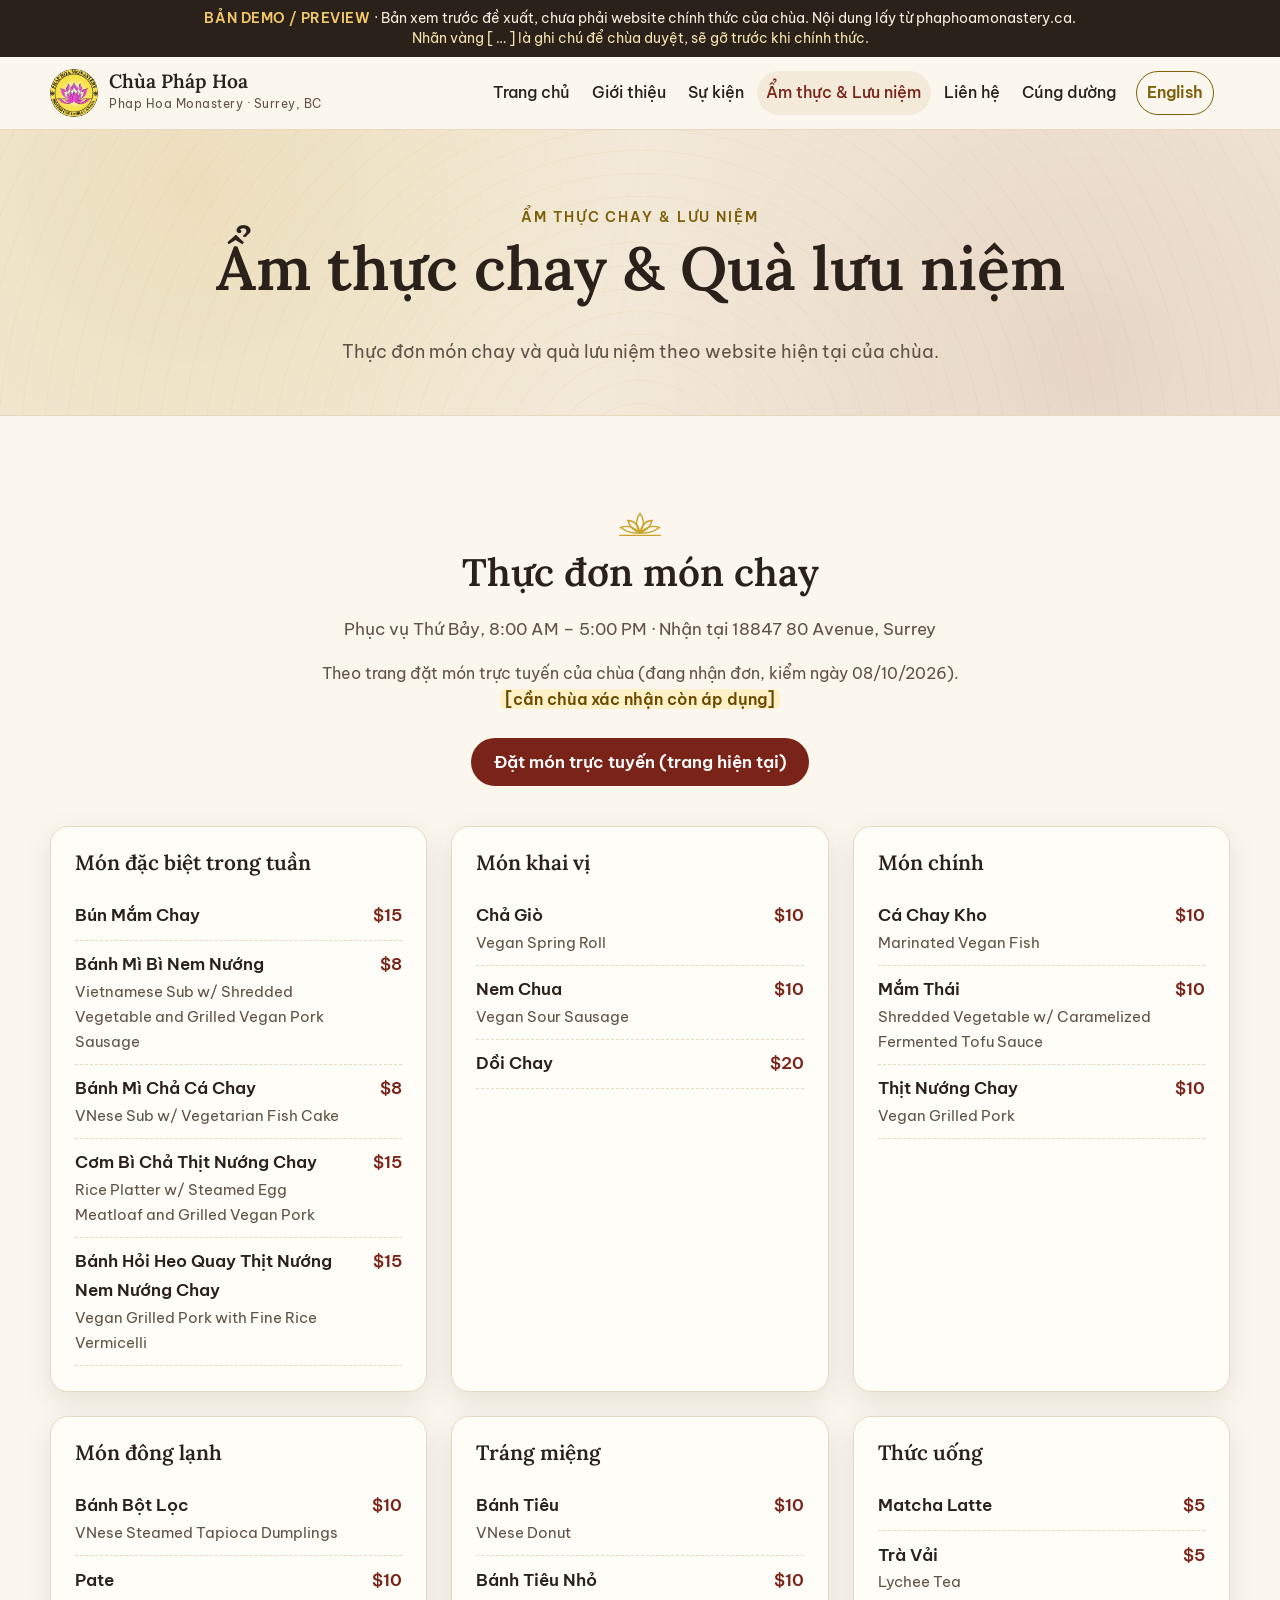
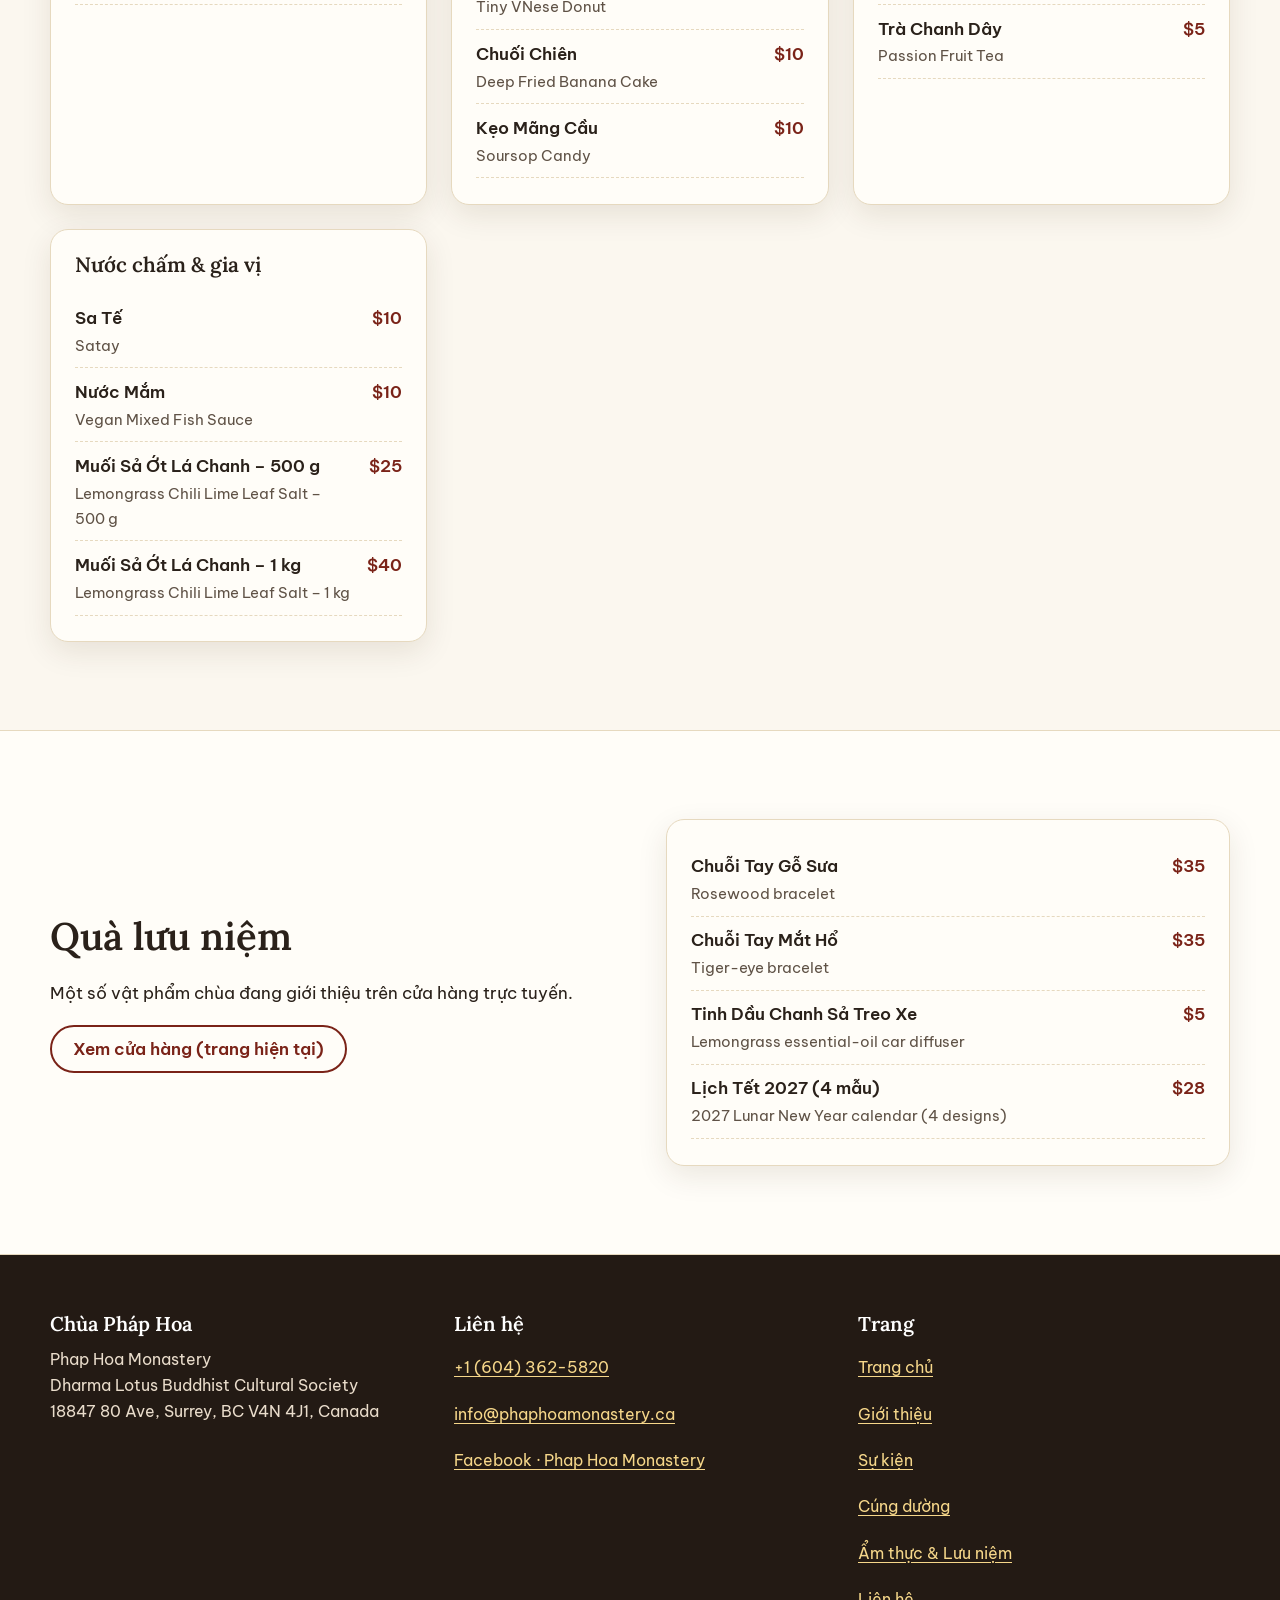
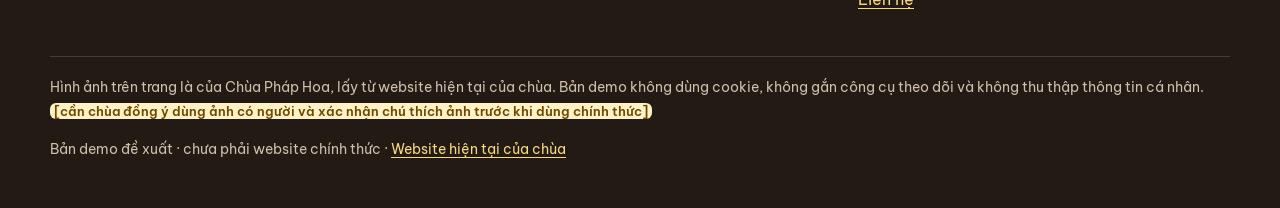
==== commit b503bc58: "Welcome visitors before inviting support in VI and EN demo" ====
--- a/am-thuc-luu-niem/index.html
+++ b/am-thuc-luu-niem/index.html
@@ -37,11 +37,10 @@
    <span><span class="brand-name">Chùa Pháp Hoa</span><span class="brand-sub">Phap Hoa Monastery · Surrey, BC</span></span>
   </a>
   <div class="head-act">
-   <a class="give-btn" href="../cung-duong/"><svg viewBox="0 0 24 24" fill="none" stroke="currentColor" stroke-width="1.8" aria-hidden="true"><path d="M12 20s-7-4.4-7-10a4 4 0 0 1 7-2.6A4 4 0 0 1 19 10c0 5.6-7 10-7 10z"/></svg><span>Cúng dường</span></a>
    <button class="menu-btn" type="button" aria-expanded="false" aria-controls="site-nav"><svg width="22" height="22" viewBox="0 0 24 24" fill="none" stroke="currentColor" stroke-width="2" aria-hidden="true"><path d="M4 7h16M4 12h16M4 17h16"/></svg><span>Menu</span></button>
   </div>
   <nav id="site-nav" class="nav" aria-label="Điều hướng chính">
-   <ul><li><a href="../">Trang chủ</a></li><li><a href="../gioi-thieu/">Giới thiệu</a></li><li><a href="../su-kien/">Sự kiện</a></li><li class=nav-donate><a href="../cung-duong/">Cúng dường</a></li><li><a href="../am-thuc-luu-niem/" aria-current="page">Ẩm thực & Lưu niệm</a></li><li><a href="../lien-he/">Liên hệ</a></li></ul>
+   <ul><li><a href="../">Trang chủ</a></li><li><a href="../gioi-thieu/">Giới thiệu</a></li><li><a href="../su-kien/">Sự kiện</a></li><li><a href="../am-thuc-luu-niem/" aria-current="page">Ẩm thực & Lưu niệm</a></li><li><a href="../lien-he/">Liên hệ</a></li><li class=nav-donate><a href="../cung-duong/">Cúng dường</a></li></ul>
    <a class="lang" href="../en/food-souvenirs/" hreflang="en" lang="en">English</a>
   </nav>
  </div>
@@ -70,11 +69,6 @@
  </div>
 </section>
 </main>
-<div class="give-bar" aria-label="Cúng dường" role="region">
- <a class="btn btn-gold" href="../cung-duong/#hang-thang">Hộ trì hằng tháng</a>
- <a class="btn btn-light" href="../cung-duong/">Cúng dường</a>
- <button type="button" class="give-bar-x" aria-label="Đóng thanh cúng dường">×</button>
-</div>
 <footer class="site-footer">
  <div class="wrap">
   <div class="foot-grid">
--- a/assets/css/style.css
+++ b/assets/css/style.css
@@ -59,7 +59,7 @@
 .hero{position:relative;color:#fff;isolation:isolate;overflow:hidden}
 .hero picture,.hero img.hero-img{position:absolute;inset:0;width:100%;height:100%}
 .hero img.hero-img{object-fit:cover;object-position:50% 40%}
-.hero::after{content:"";position:absolute;inset:0;background:linear-gradient(180deg,rgba(30,18,8,.25) 0%,rgba(30,18,8,.55) 55%,rgba(30,18,8,.82) 100%);z-index:0}
+.hero::after{content:"";position:absolute;inset:0;background:linear-gradient(180deg,rgba(30,18,8,.68) 0%,rgba(30,18,8,.70) 55%,rgba(30,18,8,.82) 100%);z-index:0}
 .hero-in{position:relative;z-index:1;padding:clamp(6rem,18vw,11rem) 0 clamp(3rem,8vw,5rem)}
 .eyebrow{display:inline-block;font-size:.85rem;letter-spacing:.14em;text-transform:uppercase;font-weight:600;color:var(--gold-d)}
 .hero .eyebrow{color:#f6d78a}
@@ -187,7 +187,6 @@
 .give-btn:hover{background:var(--maroon-d);color:#fff}
 .give-btn[aria-current="page"]{outline:2px solid var(--gold);outline-offset:2px}
 .head-act{display:flex;align-items:center;gap:.6rem}
-@media (max-width:1200px){.nav-donate{display:none}}
 .btn-gold{background:linear-gradient(180deg,#e8c766,#c9a227);color:#3a2a04!important;border-color:transparent}
 .btn-gold:hover{background:linear-gradient(180deg,#f0d88a,#d4ae3a);color:#3a2a04}
 .btn-ghost-light{border:2px solid rgba(255,255,255,.75);color:#fff;background:transparent}
@@ -202,12 +201,12 @@
 @keyframes drift{to{transform:scale(1.12) translate3d(0,-1.5%,0)}}
 
 /* khối cảm xúc trang chủ */
-.give-home{position:relative;background:#3a140f;color:#fdf3e4;padding:0;overflow:hidden}
+.give-home{position:relative;background:var(--paper);color:var(--ink);padding:0;overflow:hidden;border-block:1px solid var(--line)}
 .give-home-in{display:grid;gap:clamp(1.5rem,4vw,3rem);align-items:center;padding:clamp(3rem,7vw,5.5rem) 0}
 @media (min-width:960px){.give-home-in{grid-template-columns:1.15fr .85fr}}
-.give-home h2{color:#fff;font-size:clamp(1.7rem,3.4vw,2.6rem)}
-.give-home p{color:#f6e6d4}
-.give-home .eyebrow{color:#f6d78a}
+.give-home h2{color:var(--ink);font-size:clamp(1.7rem,3.4vw,2.6rem)}
+.give-home p{color:var(--muted)}
+.give-home .eyebrow{color:var(--gold-d)}
 .give-home .btn-ghost-light{color:#fff}
 .facts{list-style:none;display:grid;grid-template-columns:repeat(3,1fr);gap:.75rem;margin:1.2rem 0 0;padding:0}
 .facts li{background:rgba(255,255,255,.08);border:1px solid rgba(246,215,138,.3);border-radius:14px;padding:.8rem .9rem;text-align:center}
@@ -215,7 +214,7 @@
 .facts span{font-size:.9rem;line-height:1.35}
 .give-home-photo{border-radius:var(--radius);overflow:hidden;box-shadow:0 20px 50px rgba(0,0,0,.35)}
 .give-home-photo img{width:100%;aspect-ratio:16/10;object-fit:cover}
-.give-home figcaption{color:#e9d3c0;font-size:.9rem;padding:.5rem .1rem 0}
+.give-home figcaption{color:var(--muted);font-size:.9rem;padding:.5rem .1rem 0}
 
 .trust{display:flex;gap:.75rem;align-items:flex-start;background:#fff;border:1px solid var(--line);border-radius:14px;padding:.85rem 1rem;margin-top:1.2rem;color:var(--ink)}
 .trust svg{flex:none;width:26px;height:26px;color:var(--green);margin-top:.1rem}
@@ -344,3 +343,10 @@
 .demo-ph{display:inline-block;color:#f6e3b0}
 .monthly .fund-note{margin:0 0 1.5rem}
 .prog-goal{padding-bottom:.4rem;border-bottom:1px dashed var(--line)}
+
+/* Quiet giving section below community activities and the monastery introduction. */
+.give-home .facts li{background:var(--ivory);border-color:var(--line)}
+.give-home .facts strong{color:var(--maroon)}
+.give-home-photo{box-shadow:var(--shadow)}
+.site-header :focus-visible,.give-home :focus-visible{outline-color:var(--maroon)}
+.hero :focus-visible{outline-color:#f6d78a}
